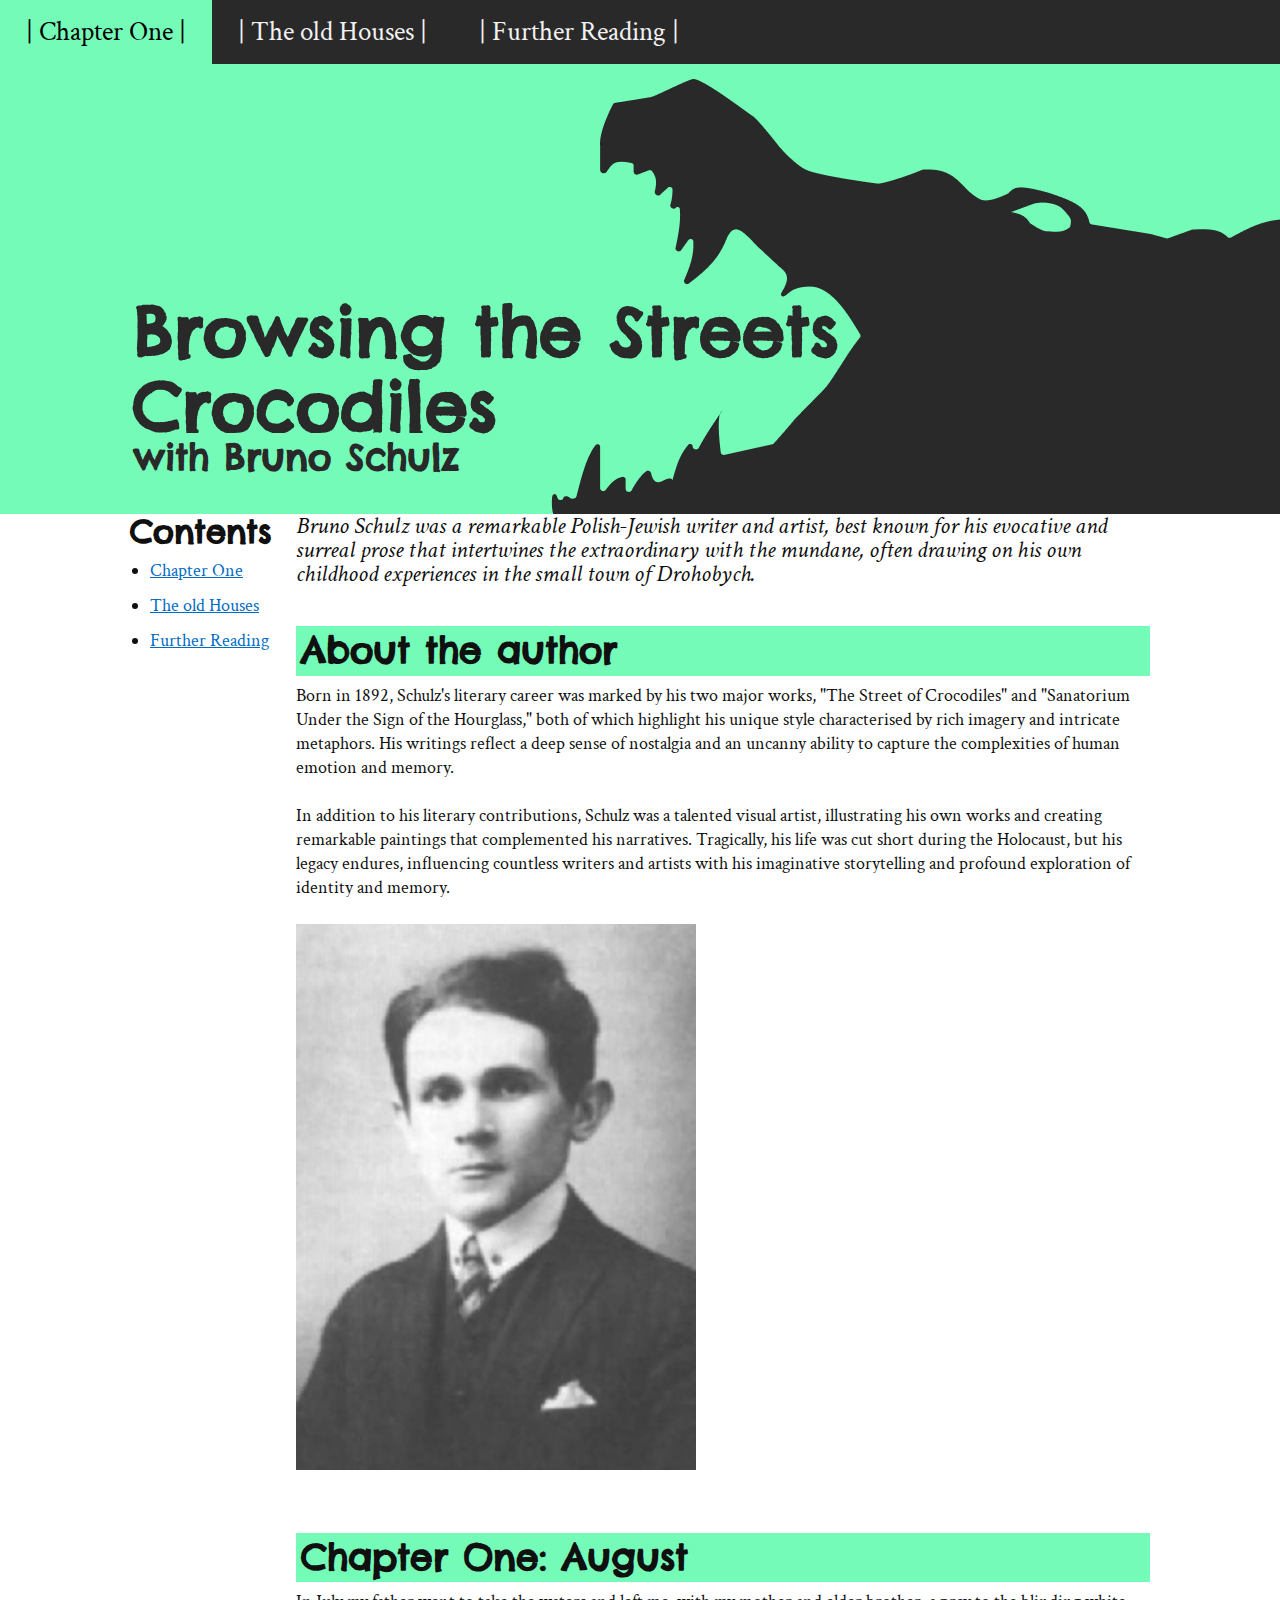
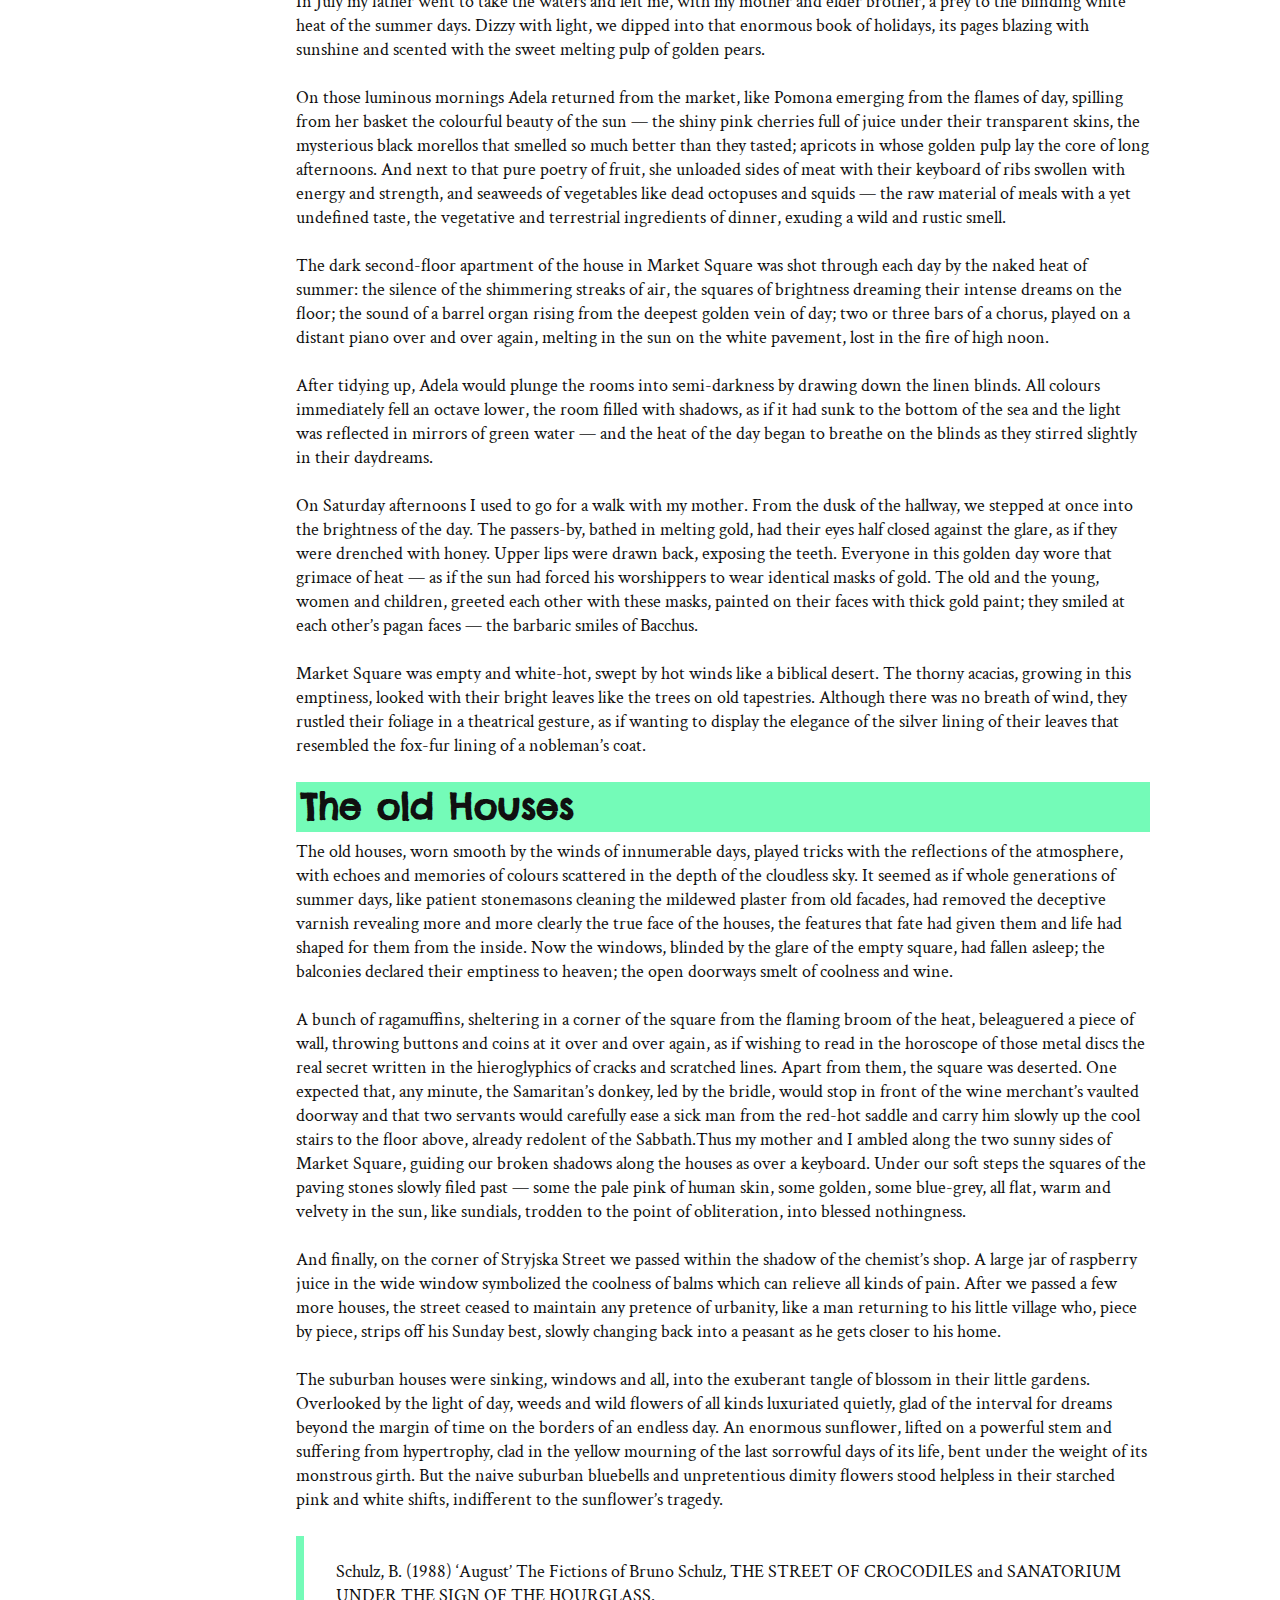
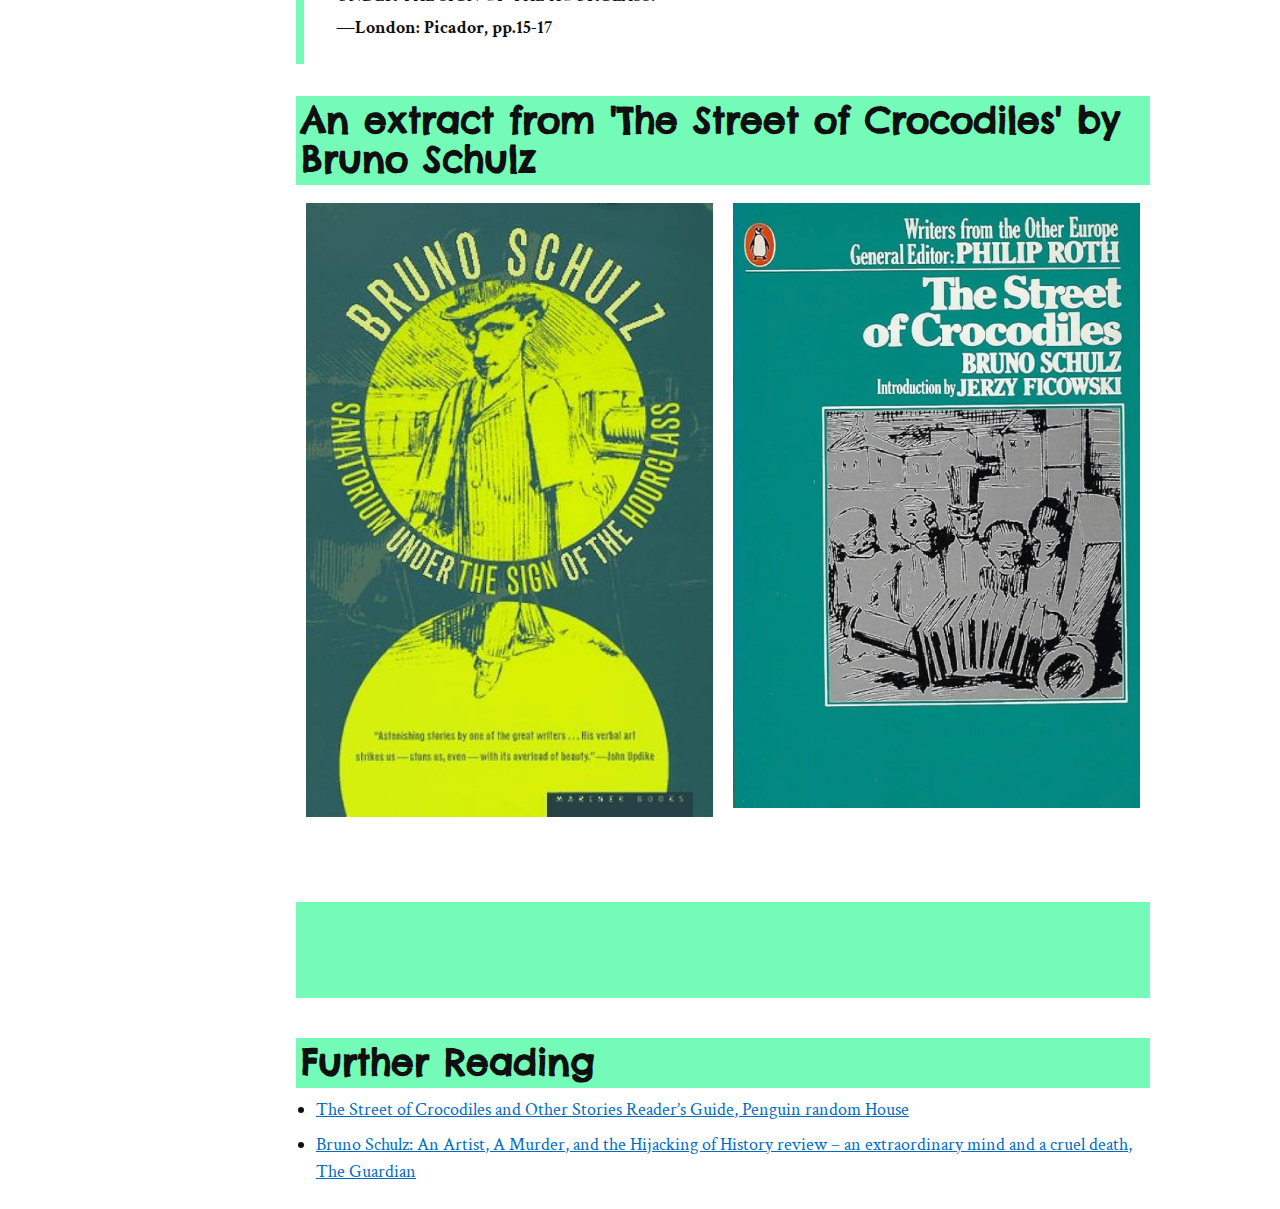
==== index.html @ cfb7cbbb "fixed images" ====
<!DOCTYPE html>
<html lang="en">
<head>
    
    <meta charset="UTF-8">
    <meta name="viewport" content="width=device-width, initial-scale=1.0">
   <meta name="description" content="This page shows an extract from the book, street of crocodiles">
    <title>Browsing the Streets of Crocodiles with Bruno Schulz</title>
    <link href="css/crocodiles.css" rel="stylesheet" type="text/css">


</head>
<body>

    <div class="topnav">
        <a class="active" href="#August">| Chapter One |</a>
        <a href="#Houses">| The old Houses |</a>
        <a href="#Reading">| Further Reading |</a>

      </div>

    <div class="hero-image">
    <div class="hero-text">
      <h1>Browsing the Streets of Crocodiles</h1>
      <h2 id="bschulz">with Bruno Schulz</h2>
    </div>
    </div>



    <div class="container grid">
    <div class="grid-col-third">
    <nav>
    <h3>Contents</h3>
    <ul>
        <li><a href="#August">Chapter One</a></li>
        <li><a href="#Houses">The old Houses</a></li>
        <li><a href="#Reading">Further Reading</a></li>
 </ul>
    </nav>
    </div>
    <div class="grid-col-twothirds">
    <p class="large">
        Bruno Schulz was a remarkable Polish-Jewish writer and artist, best known for his evocative and surreal prose that intertwines the extraordinary with the mundane, often drawing on his own childhood experiences in the small town of Drohobych.</p>
    
        <h2 id="elizabeth">About the author</h2>
    
    <p>Born in 1892, Schulz's literary career was marked by his two major works, "The Street of Crocodiles" and "Sanatorium Under the Sign of the Hourglass," both of which highlight his unique style characterised by rich imagery and intricate metaphors. His writings reflect a deep sense of nostalgia and an uncanny ability to capture the complexities of human emotion and memory.</p>
    <p>In addition to his literary contributions, Schulz was a talented visual artist, illustrating his own works and creating remarkable paintings that complemented his narratives. Tragically, his life was cut short during the Holocaust, but his legacy endures, influencing countless writers and artists with his imaginative storytelling and profound exploration of identity and memory.</p>
    <p><img src="image/bruno_image.jpg"Bruno Schulz></p>


   <h2 id="August">Chapter One: August</h2> 
    
    <p>In July my father went to take the waters and left me, with my mother and elder brother, a prey to the blinding white heat of the summer days. Dizzy with light, we dipped into that enormous book of holidays, its pages blazing with sunshine and scented with the sweet melting pulp of golden pears.</p>
    <p>On those luminous mornings Adela returned from the market, like Pomona emerging from the flames of day, spilling from her basket the colourful beauty of the sun — the shiny pink cherries full of juice under their transparent skins, the mysterious black morellos that smelled so much better than they tasted; apricots in whose golden pulp lay the core of long afternoons. And next to that pure poetry of fruit, she unloaded sides of meat with their keyboard of ribs swollen with energy and strength, and seaweeds of vegetables like dead octopuses and squids — the raw material of meals with a yet undefined taste, the vegetative and terrestrial ingredients of dinner, exuding a wild and rustic smell.</p>
    <p>The dark second-floor apartment of the house in Market Square was shot through each day by the naked heat of summer: the silence of the shimmering streaks of air, the squares of brightness dreaming their intense dreams on the floor; the sound of a barrel organ rising from the deepest golden vein of day; two or three bars of a chorus, played on a distant piano over and over again, melting in the sun on the white pavement, lost in the fire of high noon.</p>
    <p>After tidying up, Adela would plunge the rooms into semi-darkness by drawing down the linen blinds. All colours immediately fell an octave lower, the room filled with shadows, as if it had sunk to the bottom of the sea and the light was reflected in mirrors of green water — and the heat of the day began to breathe on the blinds as they stirred slightly in their daydreams.</p>
    <p>On Saturday afternoons I used to go for a walk with my mother. From the dusk of the hallway, we stepped at once into the brightness of the day. The passers-by, bathed in melting gold, had their eyes half closed against the glare, as if they were drenched with honey. Upper lips were drawn back, exposing the teeth. Everyone in this golden day wore that grimace of heat —  as if the sun had forced his worshippers to wear identical masks of gold. The old and the young, women and children, greeted each other with these masks, painted on their faces with thick gold paint; they smiled at each other’s pagan faces — the barbaric smiles of Bacchus.</p>   
    <p>Market Square was empty and white-hot, swept by hot winds like a biblical desert. The thorny acacias, growing in this emptiness, looked with their bright leaves like the trees on old tapestries. Although there was no breath of wind, they rustled their foliage in a theatrical gesture, as if wanting to display the elegance of the silver lining of their leaves that resembled the fox-fur lining of a nobleman’s coat. </p>

    <h2 id="Houses">The old Houses</h2>

    <p>The old houses, worn smooth by the winds of innumerable days, played tricks with the reflections of the atmosphere, with echoes and memories of colours scattered in the depth of the cloudless sky. It seemed as if whole generations of summer days, like patient stonemasons cleaning the mildewed plaster from old facades, had removed the deceptive varnish revealing more and more clearly the true face of the houses, the features that fate had given them and life had shaped for them from the inside. Now the windows, blinded by the glare of the empty square, had fallen asleep; the balconies declared their emptiness to heaven; the open doorways smelt of coolness and wine.</p>
    <p>A bunch of ragamuffins, sheltering in a corner of the square from the flaming broom of the heat, beleaguered a piece of wall, throwing buttons and coins at it over and over again, as if wishing to read in the horoscope of those metal discs the real secret written in the hieroglyphics of cracks and scratched lines. Apart from them, the square was deserted. One expected that, any minute, the Samaritan’s donkey, led by the bridle, would stop in front of the wine merchant’s vaulted doorway and that two servants would carefully ease a sick man from the red-hot saddle and carry him slowly up the cool stairs to the floor above, already redolent of the Sabbath.Thus my mother and I ambled along the two sunny sides of Market Square, guiding our broken shadows along the houses as over a keyboard. 
        Under our soft steps the squares of the paving stones slowly filed past — some the pale pink of human skin, some golden, some blue-grey, all flat, warm and velvety in the sun, like sundials, trodden to the point of obliteration, into blessed nothingness.</p>
    <p>And finally, on the corner of Stryjska Street we passed within the shadow of the chemist’s shop. A large jar of raspberry juice in the wide window symbolized the coolness of balms which can relieve all kinds of pain. After we passed a few more houses, the street ceased to maintain any pretence of urbanity, like a man returning to his little village who, piece by piece, strips off his Sunday best, slowly changing back into a peasant as he gets closer to his home.</p>
    <p>The suburban houses were sinking, windows and all, into the exuberant tangle of blossom in their little gardens. Overlooked by the light of day, weeds and wild flowers of all kinds luxuriated quietly, glad of the interval for dreams beyond the margin of time on the borders of an endless day. An enormous sunflower, lifted on a powerful stem and suffering from hypertrophy, clad in the yellow mourning of the last sorrowful days of its life, bent under the weight of its monstrous girth. But the naive suburban bluebells and unpretentious dimity flowers stood helpless in their starched pink and white shifts, indifferent to the sunflower’s tragedy.</p>
    
        <figure class="quote">
    <blockquote>
    <p>Schulz, B. (1988) ‘August’ The Fictions of Bruno Schulz, THE STREET OF CROCODILES and SANATORIUM UNDER THE SIGN OF THE HOURGLASS.</p>
    </blockquote>
   <figcaption><p>—London: Picador, pp.15-17</p>
    </figcaption>
</figure>
    
    <main>
    <h2 id="reading">An extract from 'The Street of Crocodiles' by Bruno Schulz</h2>


    <div class="row">
        <div class="column">
          <img src="image/book1.jpg" alt="book 1" style="width:100%" style="left: auto;">
        </div>
        <div class="column">
          <img src="image/book2.png" alt="book 2" style="width:100%" style="right: auto;">
        </div>
      </div>
        
</main>
<div class="colour-block"></div>
<p>
    <h2 id="Reading">Further Reading</h2>
<ul>
<li><a href="https://www.penguinrandomhouse.com/books/293938/the-street-of-crocodiles-and-other-stories-by-bruno-schulz-foreword-by-jonathan-safran-foer-introduction-by-david-a-goldfarb-translated-by-celina-wieniewska/9780143105145/readers-guide/">The Street of Crocodiles and Other Stories Reader’s Guide, Penguin random House</a></li>

<li><a href="https://www.theguardian.com/books/2023/may/14/bruno-schulz-an-artist-a-murder-and-the-hijacking-of-history-benjamin-balint-review-extraordinary-mind-cruel-death">Bruno Schulz: An Artist, A Murder, and the Hijacking of History review – an extraordinary mind and a cruel death, The Guardian</a></li>
</div>



</body>
</html>
---- css/crocodiles.css ----
/* Font chosen from google fonts */
@import url('https://fonts.googleapis.com/css2?family=Josefin+Sans:ital,wght@0,100..700;1,100..700&display=swap');
@import url('https://fonts.googleapis.com/css2?family=Chelsea+Market&display=swap');
@import url('https://fonts.googleapis.com/css2?family=Chelsea+Market&family=Crimson+Text:ital,wght@0,400;0,600;0,700;1,400;1,600;1,700&display=swap');

/* css reset */
*{
    padding: 0;
    margin: 0;
    font-size: 100%;
    line-height: 1em;
}







body, html {
    height: 100%;
}

/* The hero image */
.hero-image {
  /* Use "linear-gradient" to add a darken background effect to the image (photographer.jpg). This will make the text easier to read */
  background-image: url(../image/crocodilenotext.png);
  background-color: #74FBB8;
  


  /* Set a specific height */
  height: 50%;

  /* Position and center the image to scale nicely on all screens */
  background-position: right;
  background-repeat: no-repeat;
  background-size: cover;
  position: relative;
}

/* Place text in the middle of the image */
.hero-text {
  text-align: left;
  position: absolute;
  top: 50%;
  left: 10%;
  color: #292929;
}

  

/* Add a black background color to the top navigation */
.topnav {
    background-color: #292929;
    overflow: hidden;
  }
  
  /* Style the links inside the navigation bar */
  .topnav a {
    float: left;
    color: #f2f2f2;
    text-align: center;
    padding: 24px 26px;
    text-decoration: none;
    font-size: 27px;
    font-family: "Crimson Text", Georgia, 'Times New Roman', Times, serif;
  }
  
  /* Change the color of links on hover */
  .topnav a:hover {
    background-color: #74FBB8;
    color: black;
  }
  







/*css grids*/
.grid{
    display: flex;
    gap: 24px;
    flex-direction: row;
}
/* CSS grids column widths*/
.grid-col-third{
    flex-basis: 33.33%;
}
.grid-col-twothirds{
    flex-basis: 66.66;
}



/* default styles for whole page */
body {
    color:#101010;
    border-color:#101010;
    background-color: #ffffff;
}

/* content container to centre content */
.container {
    max-width: 1020px;
    margin: 0 auto 0 auto;
}

/* Default styling for headings */
h1,h2,h3,h4,h5,h6 {
    font-family: "Chelsea Market", Georgia, 'Times New Roman', Times, serif;
    Line-height: 1.1;
    font-weight: 700;
}

/*specific styles*/
h1 {
    font-size: 4.25rem;
    margin-bottom: 2rem;
    font-weight: 900;
    padding: 5px;
}

h2 {
    font-size: 2.25rem;
    margin-bottom: 0.5rem;
    padding: 5px;
    background-color: #74FBB8 
}

h3 {
    font-size: 2rem;
    margin-bottom: 0.5rem;
}

h4 {
    font-size: 1.75rem;
    margin-bottom: 0.5rem;
}

/*Paragraphs*/
p{
    font-family: "Crimson Text", Arial, Helvetica, sans-serif;
    font-weight: 400;
    line-height: 1.5rem;
    font-size: 1.125rem;
    margin-bottom: 1.5rem;
    font-style: normal;
}

#bschulz {
    text-align: left;
    position: absolute;
    top: 75%;
    left: 0%;
    color: #292929;
  }



/*large Paragraphs*/
p.large {
    font-family: "Crimson Text", Georgia, 'Times New Roman', Times, serif;
    font-weight: 400;
    line-height: 1.5rem;
    font-size: 1.5rem;
    margin-bottom: 2.5rem;
    font-style: italic;
}

/*lists*/
ul {
    list-style: disc outside;
    margin-bottom: 1.5rem;
    margin-left: 1.25rem;
    }
    ul li {
    font-family: "Crimson Text", Arial, Helvetica, sans-serif;
    font-weight: 400;
    line-height: 1.5;
    font-size: 1.125rem;
    margin-bottom: .5rem;
    }

    /* hyperlinks */
a {
    font-family:inherit;
    font-size:inherit;
    line-height: inherit;
    color: #006bc3;
    }
    /*Hyperlinks - states*/
    a:hover {
        color:#00447B;
        }

        /* images*/
img {
    max-width: 510px;
    width: 400px;
    height:auto;
    border-style: none ;
    margin-bottom: 2rem;
    }
/* Three image containers (use 25% for four, and 50% for two, etc) */
.column {
    float: left;
    width: 33.33%;
    padding: 5px;
  }
  
  /* Clear floats after image containers */
  .row::after {
    content: "";
    clear: both;
    display: table;
  }

  .row {
    display: flex;
  }
  
  .column {
    flex: 33.33%;
    padding: 10px;
  }

    
    /*blockquote*/
figure.quote {
border-left: 8px solid #74FBB8;
padding:1.5rem 0 1.5rem 2rem;
margin-bottom: 2rem;
}

figure.quote p{
    margin-bottom:0;
    }
    figure.quote blockquote {
    margin-bottom:.5rem;
    }
    figure.quote figcaption p{
    font-weight:700;
    }

    footer {
        padding: 1.5rem 0 1.5rem 0;
        margin-top:2rem;
        border-top:1px solid #101010;
        }

        header{
            border-bottom:2px solid #101010;
            padding:1.5rem 0;
            }
            header p.logo{
            font-weight: 700;
            margin-bottom:0;
            font-size:1.75rem;
            line-height: 1.1;
            }

            .colour-block{
                padding:3rem 0 3rem 0;
                background-color:#74FBB8;
                margin-bottom:2.5rem;
                }
    
                main{
                    margin-bottom: 2.5rem;
                    }

/* media queries */
@media only screen and (max-width:1068px) {
    .container {
    margin: 0 24px 0 24px;
    }
    }
    @media only screen and (max-width: 768px) {
        .grid { flex-direction: column;
        }
    }
    @media only screen and (max-width: 600px) {
    .container {
    margin: 0 16px 0 16px;
    }
    h1{
        font-size: 2.25rem;
        margin-bottom: 1rem;
        }
        h2{
        font-size: 1.875rem; 
        }
        h3{
        font-size: 1.5rem;
        }
        h4{
        font-size: 1.25rem;
        }
        p.large {
            font-size: 1.25rem;
            margin-bottom: 2rem;
            }
            p{
            font-size: 1rem;
            margin-bottom: 1rem;
            }
        
        
        ul {
            margin-bottom: 1rem;
            }
            ul li {
            font-size: 1rem;
            margin-bottom: .5rem;
            } 
            
            header p.logo{
                font-size:1.25rem;
                }
                .colour-block{
                padding:2rem 0;
                margin-bottom:2rem;
                }
}
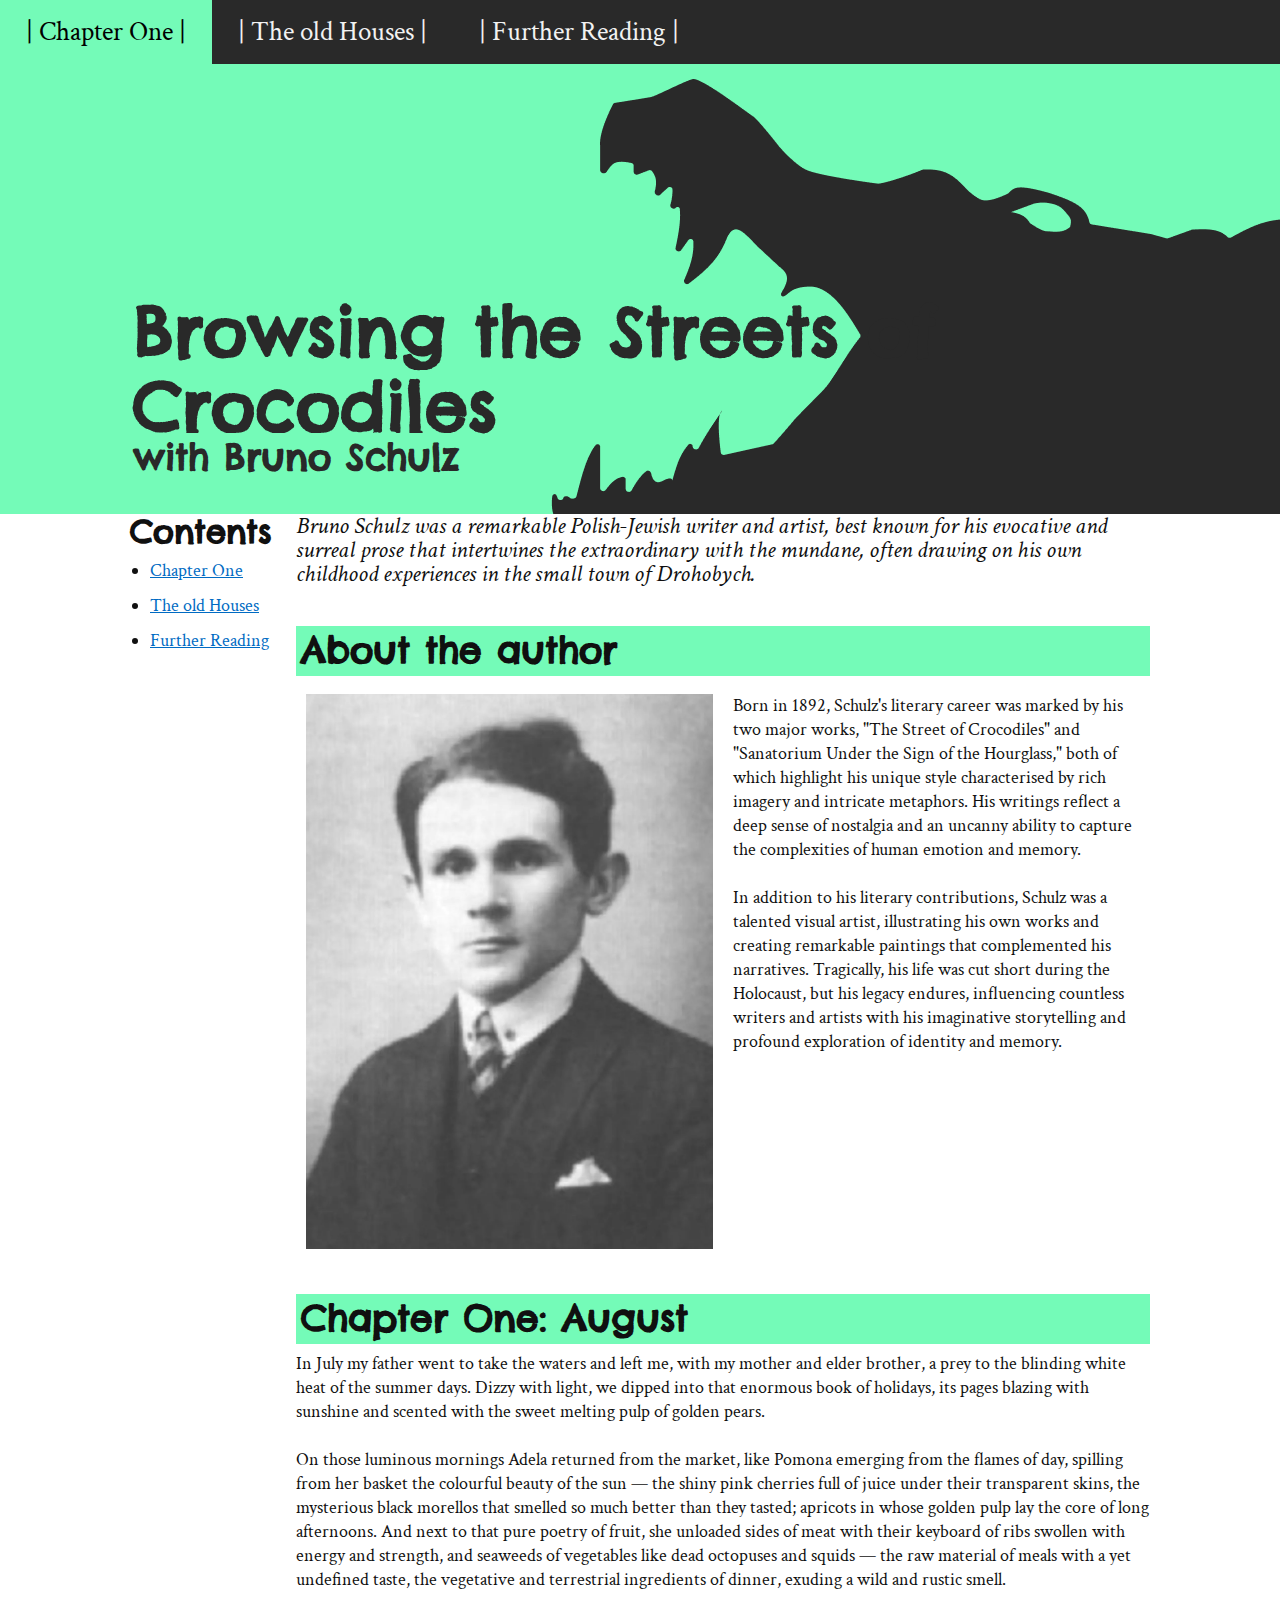
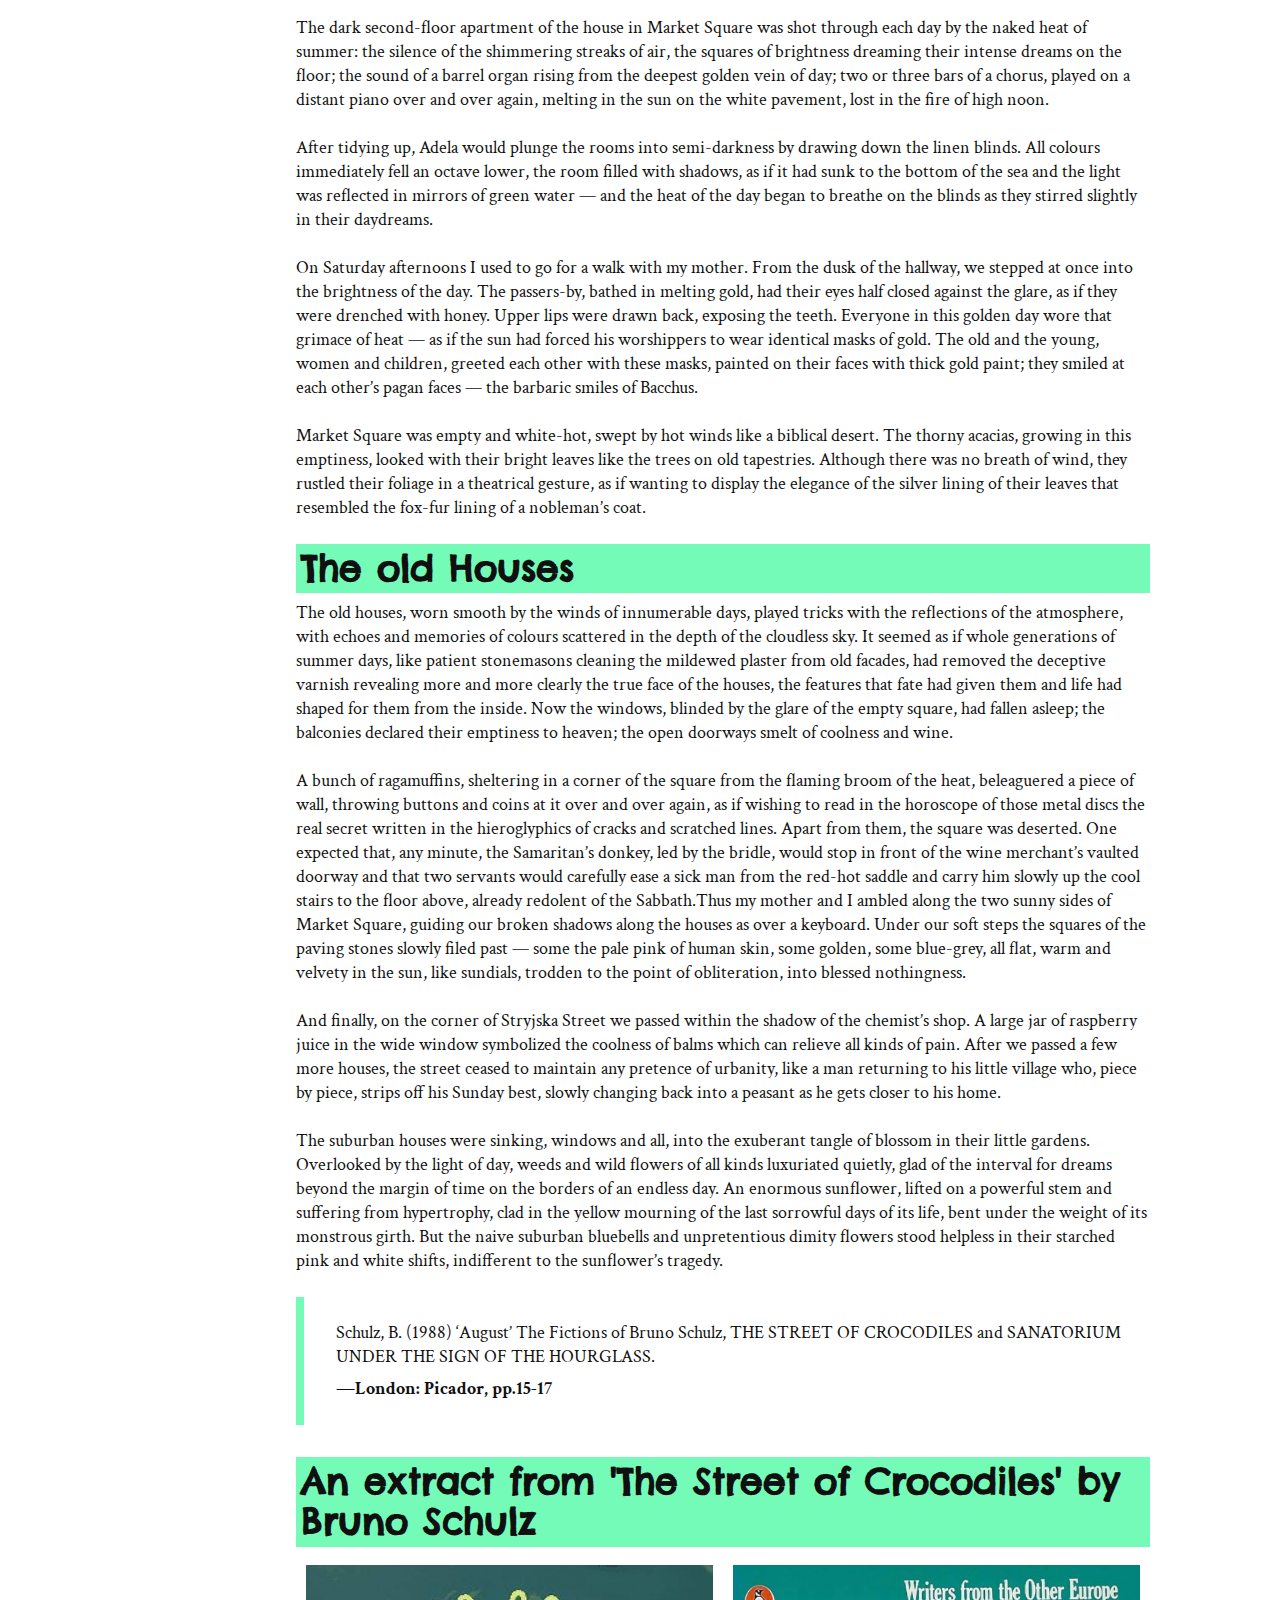
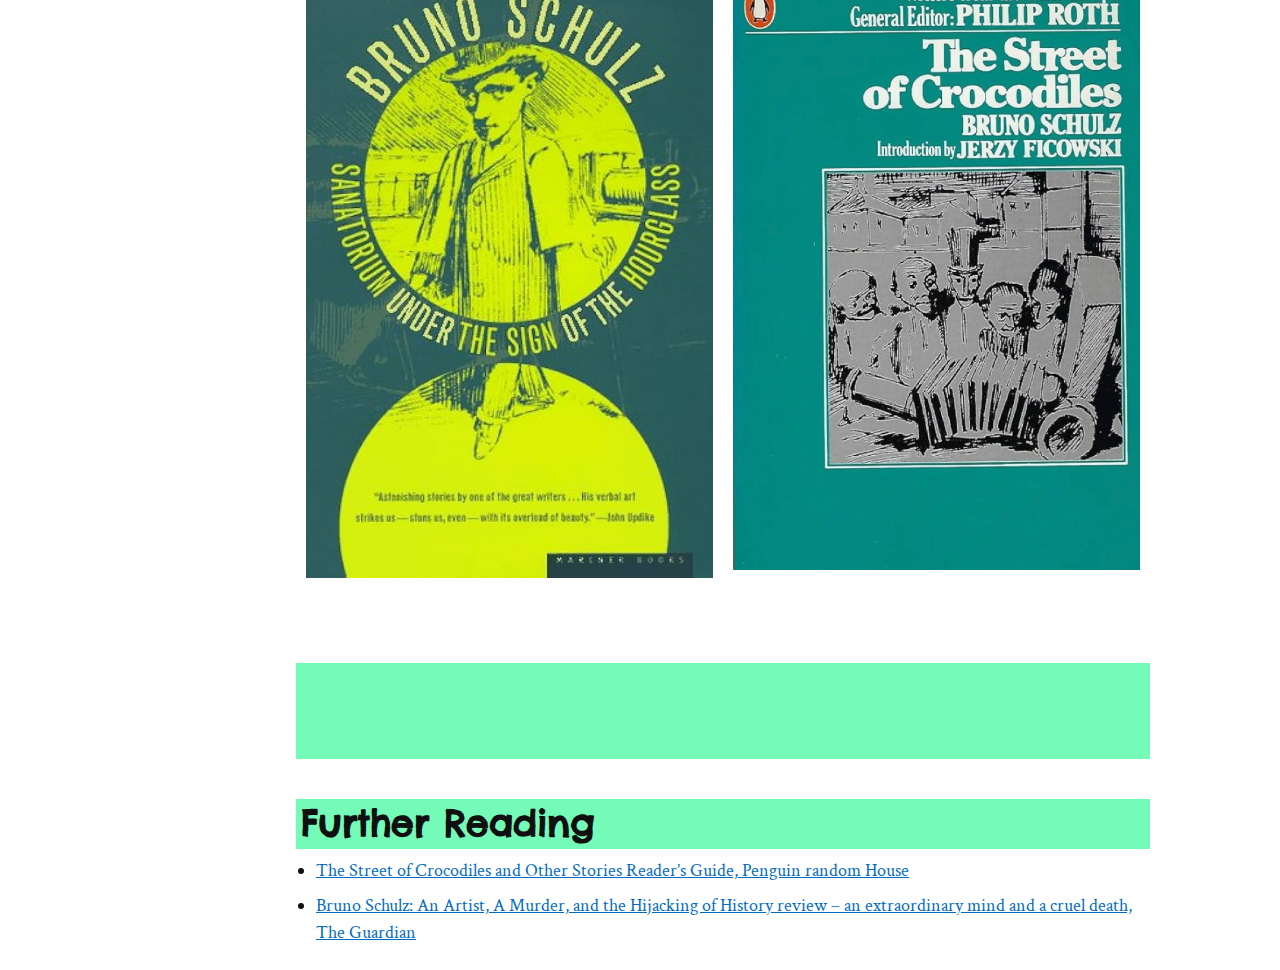
==== commit ded7d119: "added the image" ====
--- a/index.html
+++ b/index.html
@@ -44,10 +44,17 @@
         Bruno Schulz was a remarkable Polish-Jewish writer and artist, best known for his evocative and surreal prose that intertwines the extraordinary with the mundane, often drawing on his own childhood experiences in the small town of Drohobych.</p>
     
         <h2 id="elizabeth">About the author</h2>
-    
-    <p>Born in 1892, Schulz's literary career was marked by his two major works, "The Street of Crocodiles" and "Sanatorium Under the Sign of the Hourglass," both of which highlight his unique style characterised by rich imagery and intricate metaphors. His writings reflect a deep sense of nostalgia and an uncanny ability to capture the complexities of human emotion and memory.</p>
-    <p>In addition to his literary contributions, Schulz was a talented visual artist, illustrating his own works and creating remarkable paintings that complemented his narratives. Tragically, his life was cut short during the Holocaust, but his legacy endures, influencing countless writers and artists with his imaginative storytelling and profound exploration of identity and memory.</p>
-    <p><img src="image/bruno_image.jpg"Bruno Schulz></p>
+       
+       
+        <div class="row">
+            <div class="column">
+                <img src="image/bruno_image.jpg" alt="Bruno Schulz" style="width:100%" style="left: auto;">
+            </div>
+            <div class="column">
+                <p>Born in 1892, Schulz's literary career was marked by his two major works, "The Street of Crocodiles" and "Sanatorium Under the Sign of the Hourglass," both of which highlight his unique style characterised by rich imagery and intricate metaphors. His writings reflect a deep sense of nostalgia and an uncanny ability to capture the complexities of human emotion and memory.</p>
+                <p>In addition to his literary contributions, Schulz was a talented visual artist, illustrating his own works and creating remarkable paintings that complemented his narratives. Tragically, his life was cut short during the Holocaust, but his legacy endures, influencing countless writers and artists with his imaginative storytelling and profound exploration of identity and memory.</p>
+            </div>
+          </div>
 
 
    <h2 id="August">Chapter One: August</h2> 
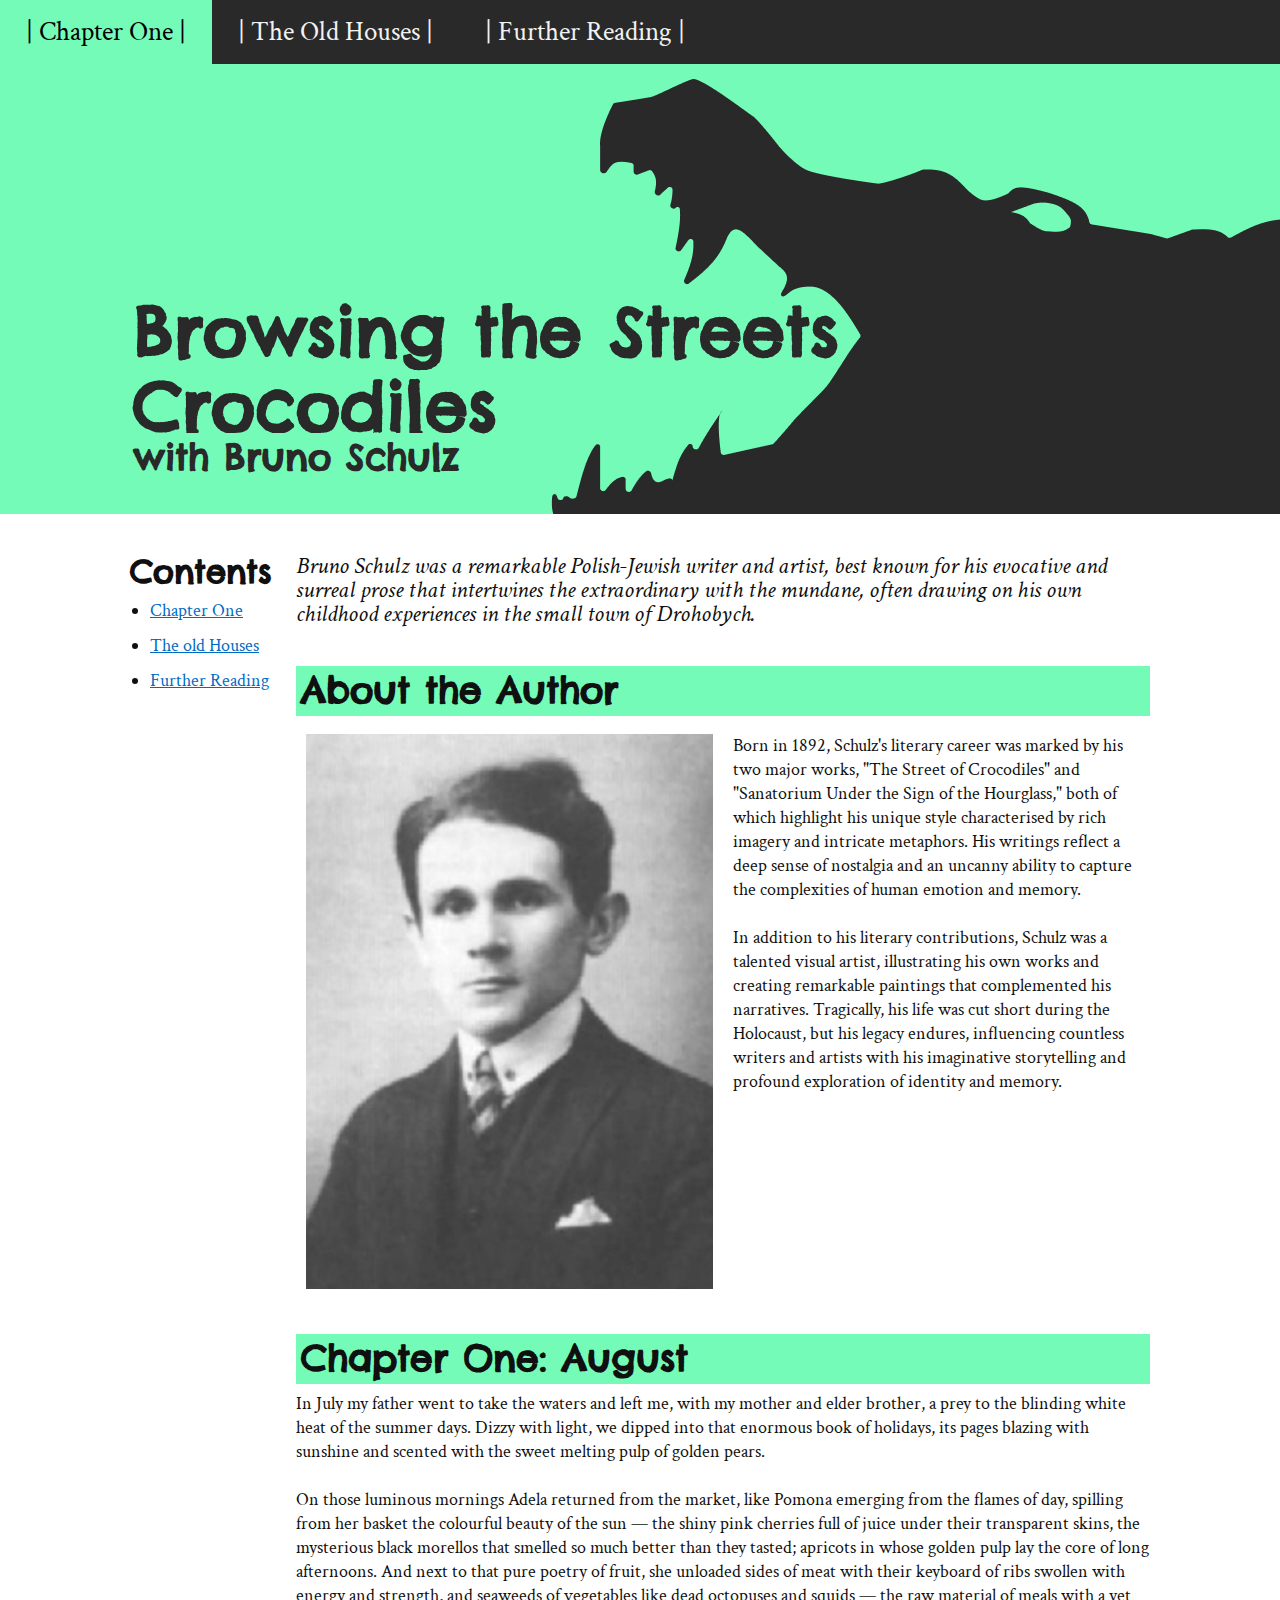
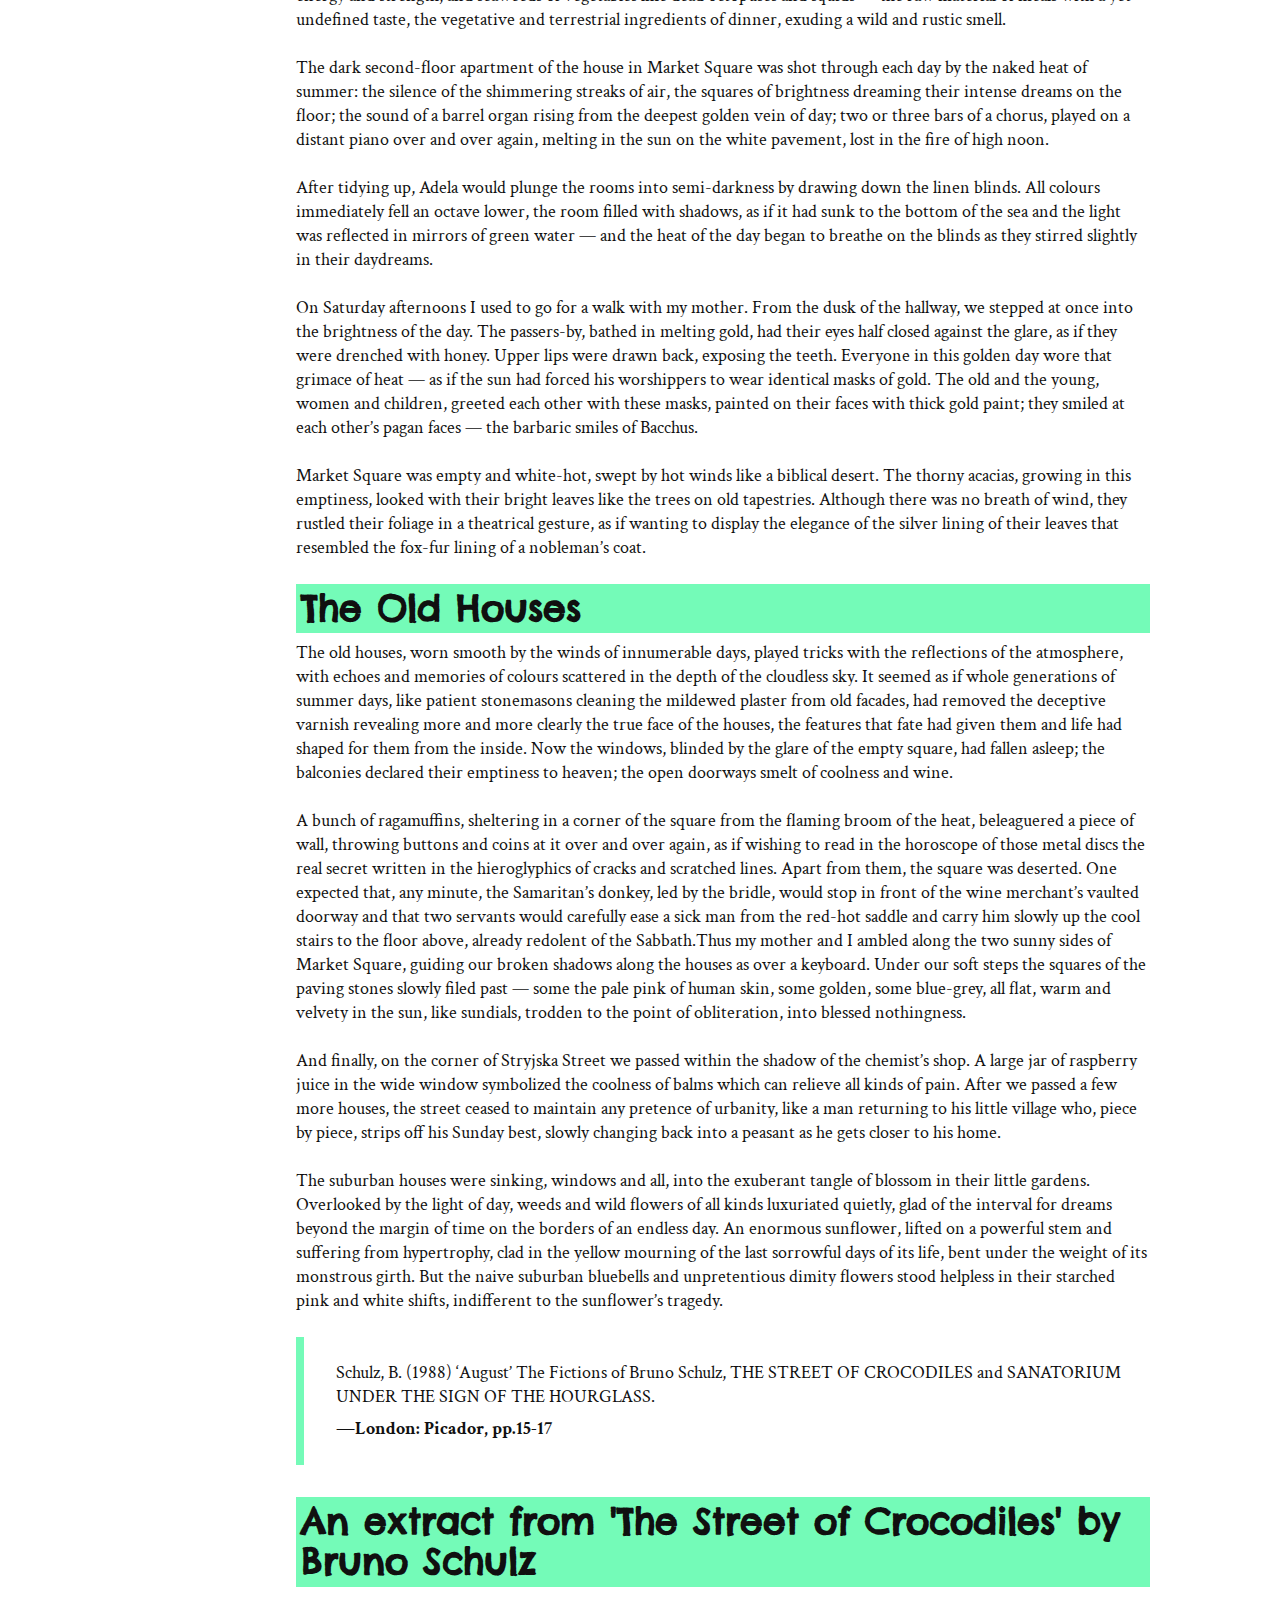
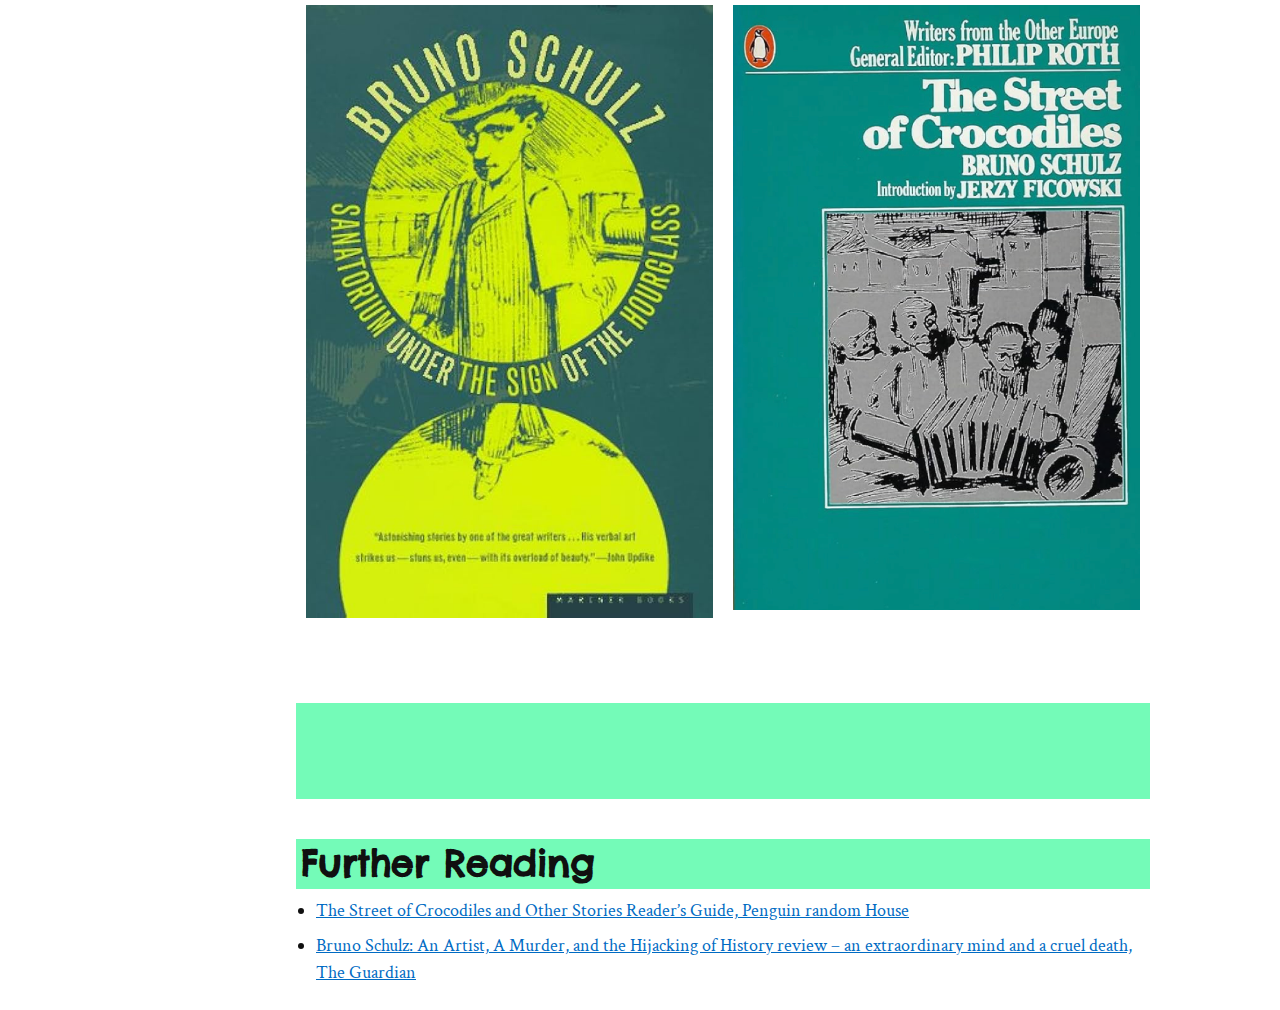
==== commit 96caa738: "changing caps" ====
--- a/index.html
+++ b/index.html
@@ -14,7 +14,7 @@
 
     <div class="topnav">
         <a class="active" href="#August">| Chapter One |</a>
-        <a href="#Houses">| The old Houses |</a>
+        <a href="#Houses">| The Old Houses |</a>
         <a href="#Reading">| Further Reading |</a>
 
       </div>
@@ -43,7 +43,7 @@
     <p class="large">
         Bruno Schulz was a remarkable Polish-Jewish writer and artist, best known for his evocative and surreal prose that intertwines the extraordinary with the mundane, often drawing on his own childhood experiences in the small town of Drohobych.</p>
     
-        <h2 id="elizabeth">About the author</h2>
+        <h2 id="elizabeth">About the Author</h2>
        
        
         <div class="row">
@@ -66,7 +66,7 @@
     <p>On Saturday afternoons I used to go for a walk with my mother. From the dusk of the hallway, we stepped at once into the brightness of the day. The passers-by, bathed in melting gold, had their eyes half closed against the glare, as if they were drenched with honey. Upper lips were drawn back, exposing the teeth. Everyone in this golden day wore that grimace of heat —  as if the sun had forced his worshippers to wear identical masks of gold. The old and the young, women and children, greeted each other with these masks, painted on their faces with thick gold paint; they smiled at each other’s pagan faces — the barbaric smiles of Bacchus.</p>   
     <p>Market Square was empty and white-hot, swept by hot winds like a biblical desert. The thorny acacias, growing in this emptiness, looked with their bright leaves like the trees on old tapestries. Although there was no breath of wind, they rustled their foliage in a theatrical gesture, as if wanting to display the elegance of the silver lining of their leaves that resembled the fox-fur lining of a nobleman’s coat. </p>
 
-    <h2 id="Houses">The old Houses</h2>
+    <h2 id="Houses">The Old Houses</h2>
 
     <p>The old houses, worn smooth by the winds of innumerable days, played tricks with the reflections of the atmosphere, with echoes and memories of colours scattered in the depth of the cloudless sky. It seemed as if whole generations of summer days, like patient stonemasons cleaning the mildewed plaster from old facades, had removed the deceptive varnish revealing more and more clearly the true face of the houses, the features that fate had given them and life had shaped for them from the inside. Now the windows, blinded by the glare of the empty square, had fallen asleep; the balconies declared their emptiness to heaven; the open doorways smelt of coolness and wine.</p>
     <p>A bunch of ragamuffins, sheltering in a corner of the square from the flaming broom of the heat, beleaguered a piece of wall, throwing buttons and coins at it over and over again, as if wishing to read in the horoscope of those metal discs the real secret written in the hieroglyphics of cracks and scratched lines. Apart from them, the square was deserted. One expected that, any minute, the Samaritan’s donkey, led by the bridle, would stop in front of the wine merchant’s vaulted doorway and that two servants would carefully ease a sick man from the red-hot saddle and carry him slowly up the cool stairs to the floor above, already redolent of the Sabbath.Thus my mother and I ambled along the two sunny sides of Market Square, guiding our broken shadows along the houses as over a keyboard. 
--- a/css/crocodiles.css
+++ b/css/crocodiles.css
@@ -89,6 +89,7 @@
 /* CSS grids column widths*/
 .grid-col-third{
     flex-basis: 33.33%;
+    margin-top: 2.5rem;
 }
 .grid-col-twothirds{
     flex-basis: 66.66;
@@ -167,6 +168,7 @@
     font-weight: 400;
     line-height: 1.5rem;
     font-size: 1.5rem;
+    margin-top: 2.5rem;
     margin-bottom: 2.5rem;
     font-style: italic;
 }
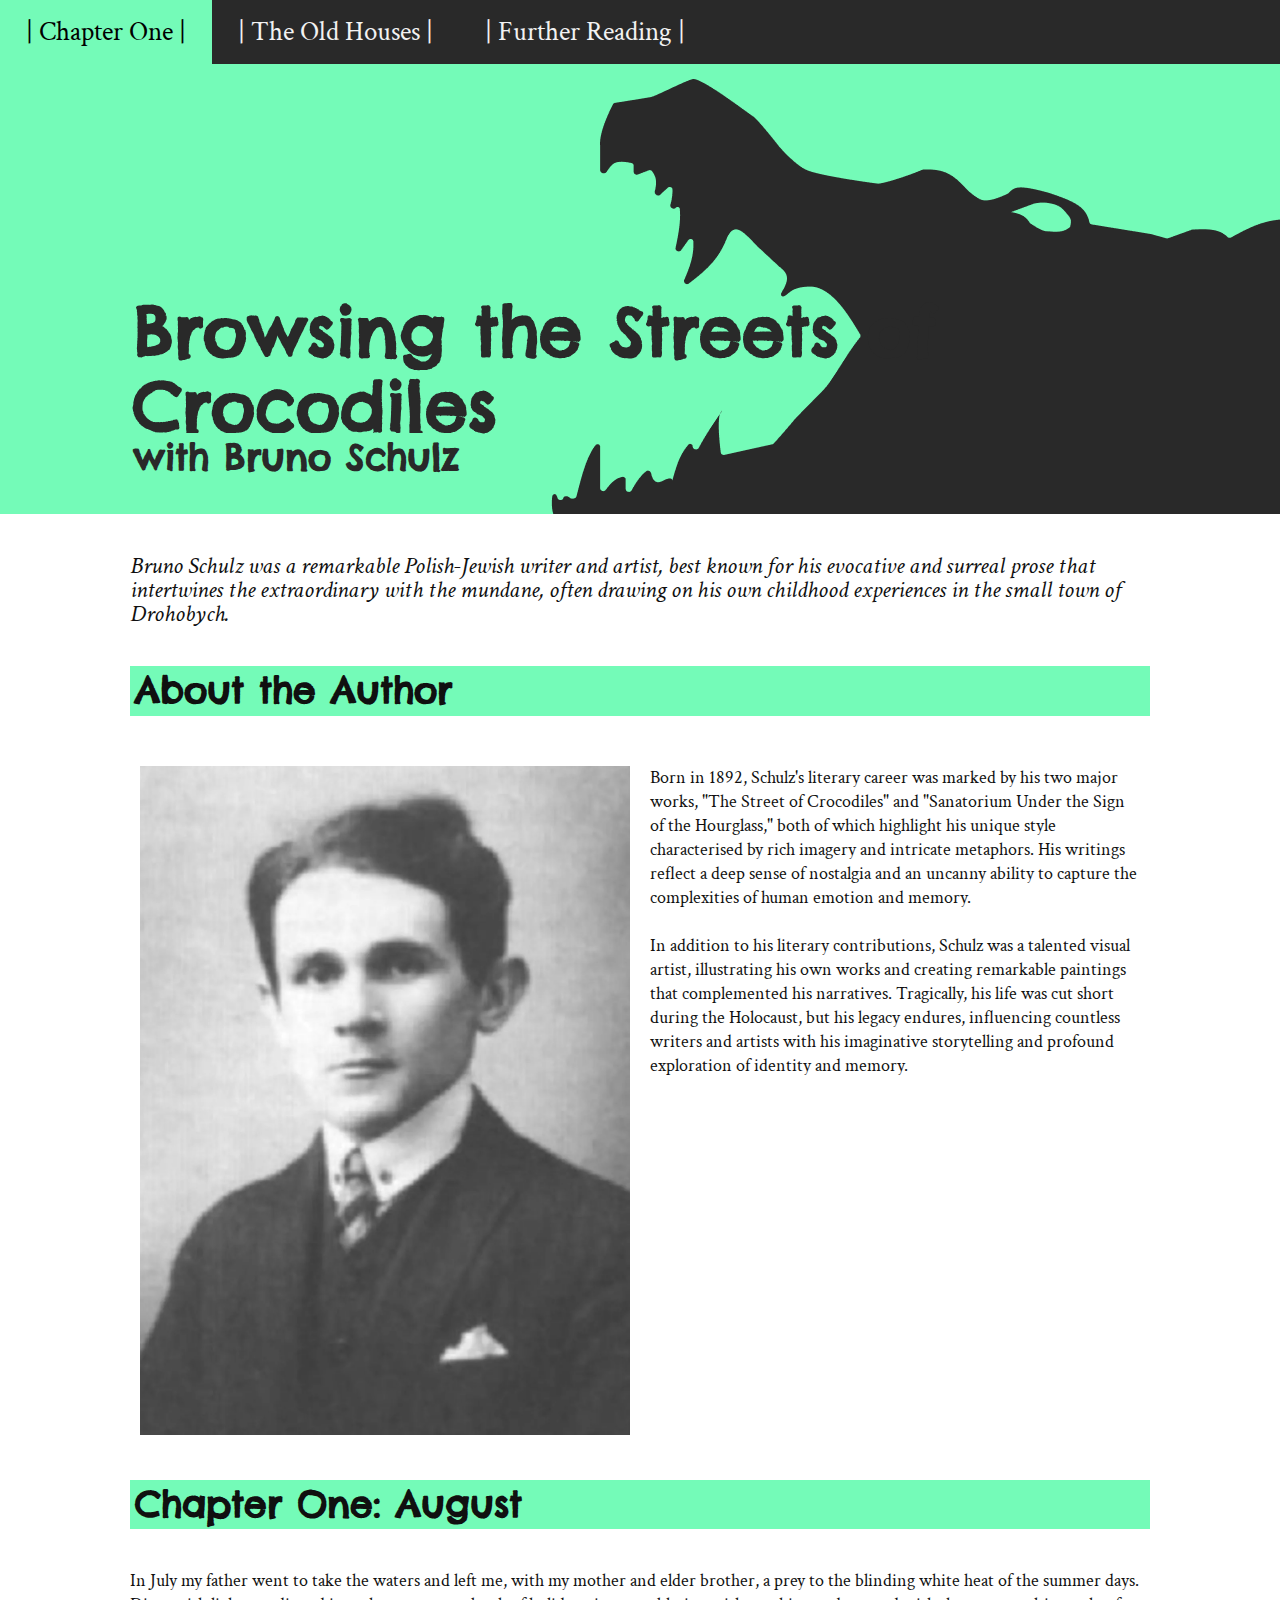
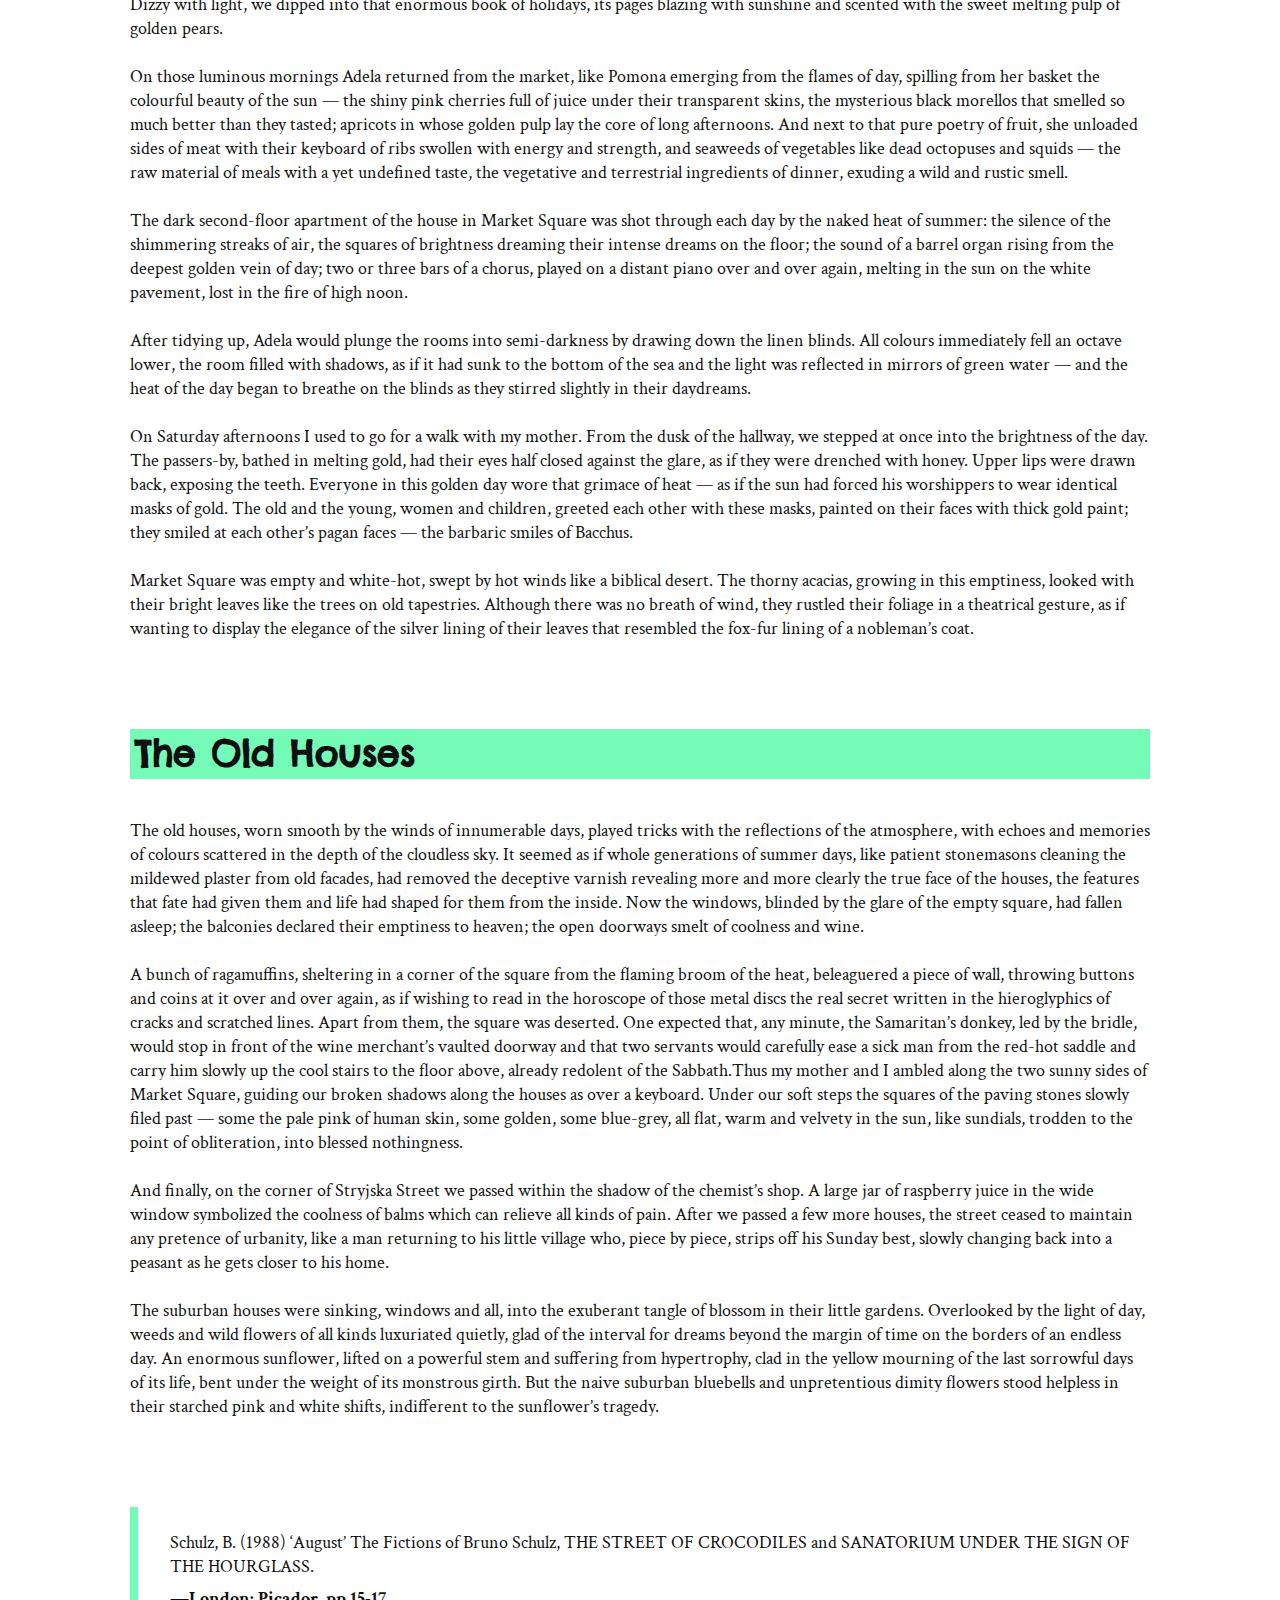
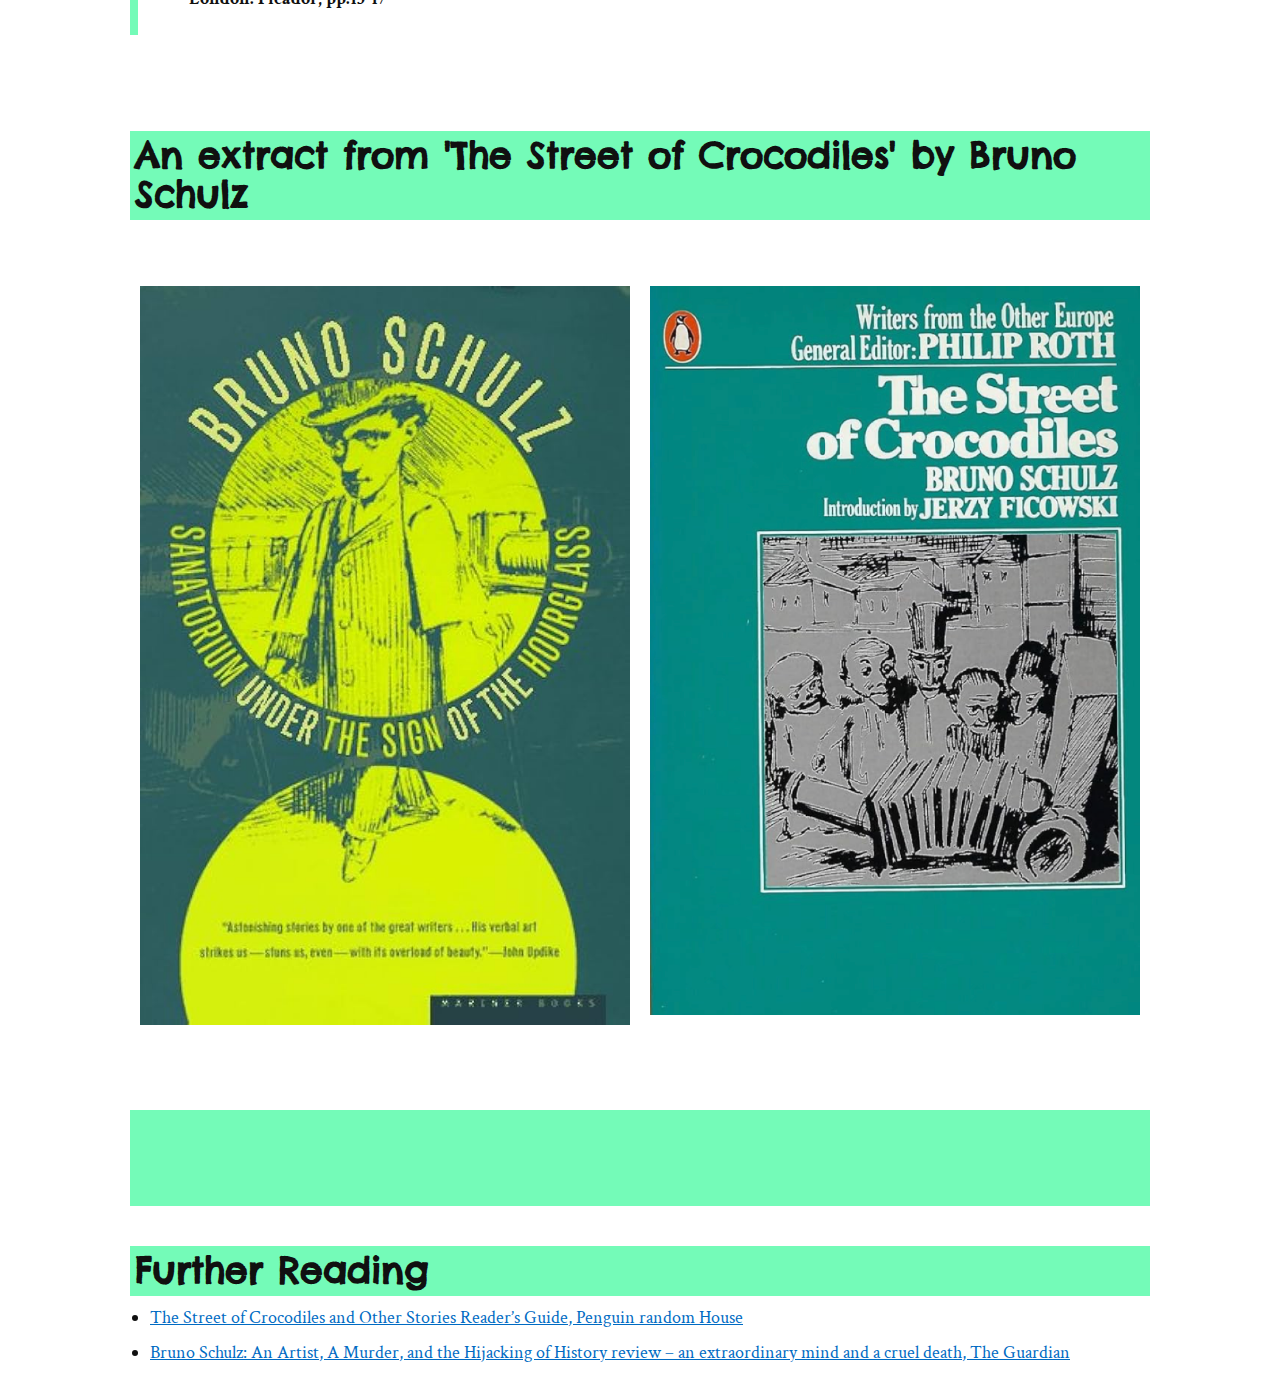
==== commit b2ad6bf4: "making the webpage visually pleasing" ====
--- a/index.html
+++ b/index.html
@@ -1,111 +1,168 @@
 <!DOCTYPE html>
 <html lang="en">
+
 <head>
-    
-    <meta charset="UTF-8">
-    <meta name="viewport" content="width=device-width, initial-scale=1.0">
-   <meta name="description" content="This page shows an extract from the book, street of crocodiles">
-    <title>Browsing the Streets of Crocodiles with Bruno Schulz</title>
-    <link href="css/crocodiles.css" rel="stylesheet" type="text/css">
+
+  <meta charset="UTF-8">
+  <meta name="viewport" content="width=device-width, initial-scale=1.0">
+  <meta name="description" content="This page shows an extract from the book, street of crocodiles">
+  <title>Browsing the Streets of Crocodiles with Bruno Schulz</title>
+  <link href="css/crocodiles.css" rel="stylesheet" type="text/css">
 
 
 </head>
+
 <body>
 
-    <div class="topnav">
-        <a class="active" href="#August">| Chapter One |</a>
-        <a href="#Houses">| The Old Houses |</a>
-        <a href="#Reading">| Further Reading |</a>
+  <div class="topnav">
+    <a class="active" href="#August">| Chapter One |</a>
+    <a href="#Houses">| The Old Houses |</a>
+    <a href="#Reading">| Further Reading |</a>
 
-      </div>
+  </div>
 
-    <div class="hero-image">
+  <div class="hero-image">
     <div class="hero-text">
       <h1>Browsing the Streets of Crocodiles</h1>
       <h2 id="bschulz">with Bruno Schulz</h2>
     </div>
+  </div>
+
+
+
+  <div class="container grid">
+    <div class="grid-col-twothirds">
+      <p class="large">
+        Bruno Schulz was a remarkable Polish-Jewish writer and artist, best known for his evocative and surreal prose
+        that intertwines the extraordinary with the mundane, often drawing on his own childhood experiences in the small
+        town of Drohobych.</p>
+
+      <h2 id="elizabeth">About the Author</h2>
+      <br><br>
+
+      <div class="row">
+        <div class="column">
+          <img src="image/bruno_image.jpg" alt="Bruno Schulz" style="width:100%" style="left: auto;">
+        </div>
+        <div class="column">
+          <p>Born in 1892, Schulz's literary career was marked by his two major works, "The Street of Crocodiles" and
+            "Sanatorium Under the Sign of the Hourglass," both of which highlight his unique style characterised by rich
+            imagery and intricate metaphors. His writings reflect a deep sense of nostalgia and an uncanny ability to
+            capture the complexities of human emotion and memory.</p>
+          <p>In addition to his literary contributions, Schulz was a talented visual artist, illustrating his own works
+            and creating remarkable paintings that complemented his narratives. Tragically, his life was cut short
+            during the Holocaust, but his legacy endures, influencing countless writers and artists with his imaginative
+            storytelling and profound exploration of identity and memory.</p>
+        </div>
+      </div>
+
+
+      <h2 id="August">Chapter One: August</h2>
+      <br><br>
+      <p>In July my father went to take the waters and left me, with my mother and elder brother, a prey to the blinding
+        white heat of the summer days. Dizzy with light, we dipped into that enormous book of holidays, its pages
+        blazing with sunshine and scented with the sweet melting pulp of golden pears.</p>
+      <p>On those luminous mornings Adela returned from the market, like Pomona emerging from the flames of day,
+        spilling from her basket the colourful beauty of the sun — the shiny pink cherries full of juice under their
+        transparent skins, the mysterious black morellos that smelled so much better than they tasted; apricots in whose
+        golden pulp lay the core of long afternoons. And next to that pure poetry of fruit, she unloaded sides of meat
+        with their keyboard of ribs swollen with energy and strength, and seaweeds of vegetables like dead octopuses and
+        squids — the raw material of meals with a yet undefined taste, the vegetative and terrestrial ingredients of
+        dinner, exuding a wild and rustic smell.</p>
+      <p>The dark second-floor apartment of the house in Market Square was shot through each day by the naked heat of
+        summer: the silence of the shimmering streaks of air, the squares of brightness dreaming their intense dreams on
+        the floor; the sound of a barrel organ rising from the deepest golden vein of day; two or three bars of a
+        chorus, played on a distant piano over and over again, melting in the sun on the white pavement, lost in the
+        fire of high noon.</p>
+      <p>After tidying up, Adela would plunge the rooms into semi-darkness by drawing down the linen blinds. All colours
+        immediately fell an octave lower, the room filled with shadows, as if it had sunk to the bottom of the sea and
+        the light was reflected in mirrors of green water — and the heat of the day began to breathe on the blinds as
+        they stirred slightly in their daydreams.</p>
+      <p>On Saturday afternoons I used to go for a walk with my mother. From the dusk of the hallway, we stepped at once
+        into the brightness of the day. The passers-by, bathed in melting gold, had their eyes half closed against the
+        glare, as if they were drenched with honey. Upper lips were drawn back, exposing the teeth. Everyone in this
+        golden day wore that grimace of heat — as if the sun had forced his worshippers to wear identical masks of gold.
+        The old and the young, women and children, greeted each other with these masks, painted on their faces with
+        thick gold paint; they smiled at each other’s pagan faces — the barbaric smiles of Bacchus.</p>
+      <p>Market Square was empty and white-hot, swept by hot winds like a biblical desert. The thorny acacias, growing
+        in this emptiness, looked with their bright leaves like the trees on old tapestries. Although there was no
+        breath of wind, they rustled their foliage in a theatrical gesture, as if wanting to display the elegance of the
+        silver lining of their leaves that resembled the fox-fur lining of a nobleman’s coat. </p>
+
+      <br><br><br><br>
+      <h2 id="Houses">The Old Houses</h2>
+      <br><br>
+      <p>The old houses, worn smooth by the winds of innumerable days, played tricks with the reflections of the
+        atmosphere, with echoes and memories of colours scattered in the depth of the cloudless sky. It seemed as if
+        whole generations of summer days, like patient stonemasons cleaning the mildewed plaster from old facades, had
+        removed the deceptive varnish revealing more and more clearly the true face of the houses, the features that
+        fate had given them and life had shaped for them from the inside. Now the windows, blinded by the glare of the
+        empty square, had fallen asleep; the balconies declared their emptiness to heaven; the open doorways smelt of
+        coolness and wine.</p>
+      <p>A bunch of ragamuffins, sheltering in a corner of the square from the flaming broom of the heat, beleaguered a
+        piece of wall, throwing buttons and coins at it over and over again, as if wishing to read in the horoscope of
+        those metal discs the real secret written in the hieroglyphics of cracks and scratched lines. Apart from them,
+        the square was deserted. One expected that, any minute, the Samaritan’s donkey, led by the bridle, would stop in
+        front of the wine merchant’s vaulted doorway and that two servants would carefully ease a sick man from the
+        red-hot saddle and carry him slowly up the cool stairs to the floor above, already redolent of the Sabbath.Thus
+        my mother and I ambled along the two sunny sides of Market Square, guiding our broken shadows along the houses
+        as over a keyboard.
+        Under our soft steps the squares of the paving stones slowly filed past — some the pale pink of human skin, some
+        golden, some blue-grey, all flat, warm and velvety in the sun, like sundials, trodden to the point of
+        obliteration, into blessed nothingness.</p>
+      <p>And finally, on the corner of Stryjska Street we passed within the shadow of the chemist’s shop. A large jar of
+        raspberry juice in the wide window symbolized the coolness of balms which can relieve all kinds of pain. After
+        we passed a few more houses, the street ceased to maintain any pretence of urbanity, like a man returning to his
+        little village who, piece by piece, strips off his Sunday best, slowly changing back into a peasant as he gets
+        closer to his home.</p>
+      <p>The suburban houses were sinking, windows and all, into the exuberant tangle of blossom in their little
+        gardens. Overlooked by the light of day, weeds and wild flowers of all kinds luxuriated quietly, glad of the
+        interval for dreams beyond the margin of time on the borders of an endless day. An enormous sunflower, lifted on
+        a powerful stem and suffering from hypertrophy, clad in the yellow mourning of the last sorrowful days of its
+        life, bent under the weight of its monstrous girth. But the naive suburban bluebells and unpretentious dimity
+        flowers stood helpless in their starched pink and white shifts, indifferent to the sunflower’s tragedy.</p>
+
+      <br><br><br><br>
+      <figure class="quote">
+        <blockquote>
+          <p>Schulz, B. (1988) ‘August’ The Fictions of Bruno Schulz, THE STREET OF CROCODILES and SANATORIUM UNDER THE
+            SIGN OF THE HOURGLASS.</p>
+        </blockquote>
+        <figcaption>
+          <p>—London: Picador, pp.15-17</p>
+        </figcaption>
+      </figure>
+      <br><br><br><br>
+      <main>
+        <h2 id="reading">An extract from 'The Street of Crocodiles' by Bruno Schulz</h2>
+
+        <br><br><br>
+        <div class="row">
+          <div class="column">
+            <img src="image/book1.jpg" alt="book 1" style="width:100%" style="left: auto;">
+          </div>
+          <div class="column">
+            <img src="image/book2.png" alt="book 2" style="width:100%" style="right: auto;">
+          </div>
+        </div>
+
+      </main>
+      <div class="colour-block"></div>
+      <p>
+      <h2 id="Reading">Further Reading</h2>
+      <ul>
+        <li><a
+            href="https://www.penguinrandomhouse.com/books/293938/the-street-of-crocodiles-and-other-stories-by-bruno-schulz-foreword-by-jonathan-safran-foer-introduction-by-david-a-goldfarb-translated-by-celina-wieniewska/9780143105145/readers-guide/">The
+            Street of Crocodiles and Other Stories Reader’s Guide, Penguin random House</a></li>
+
+        <li><a
+            href="https://www.theguardian.com/books/2023/may/14/bruno-schulz-an-artist-a-murder-and-the-hijacking-of-history-benjamin-balint-review-extraordinary-mind-cruel-death">Bruno
+            Schulz: An Artist, A Murder, and the Hijacking of History review – an extraordinary mind and a cruel death,
+            The Guardian</a></li>
     </div>
 
 
 
-    <div class="container grid">
-    <div class="grid-col-third">
-    <nav>
-    <h3>Contents</h3>
-    <ul>
-        <li><a href="#August">Chapter One</a></li>
-        <li><a href="#Houses">The old Houses</a></li>
-        <li><a href="#Reading">Further Reading</a></li>
- </ul>
-    </nav>
-    </div>
-    <div class="grid-col-twothirds">
-    <p class="large">
-        Bruno Schulz was a remarkable Polish-Jewish writer and artist, best known for his evocative and surreal prose that intertwines the extraordinary with the mundane, often drawing on his own childhood experiences in the small town of Drohobych.</p>
-    
-        <h2 id="elizabeth">About the Author</h2>
-       
-       
-        <div class="row">
-            <div class="column">
-                <img src="image/bruno_image.jpg" alt="Bruno Schulz" style="width:100%" style="left: auto;">
-            </div>
-            <div class="column">
-                <p>Born in 1892, Schulz's literary career was marked by his two major works, "The Street of Crocodiles" and "Sanatorium Under the Sign of the Hourglass," both of which highlight his unique style characterised by rich imagery and intricate metaphors. His writings reflect a deep sense of nostalgia and an uncanny ability to capture the complexities of human emotion and memory.</p>
-                <p>In addition to his literary contributions, Schulz was a talented visual artist, illustrating his own works and creating remarkable paintings that complemented his narratives. Tragically, his life was cut short during the Holocaust, but his legacy endures, influencing countless writers and artists with his imaginative storytelling and profound exploration of identity and memory.</p>
-            </div>
-          </div>
+</body>
 
-
-   <h2 id="August">Chapter One: August</h2> 
-    
-    <p>In July my father went to take the waters and left me, with my mother and elder brother, a prey to the blinding white heat of the summer days. Dizzy with light, we dipped into that enormous book of holidays, its pages blazing with sunshine and scented with the sweet melting pulp of golden pears.</p>
-    <p>On those luminous mornings Adela returned from the market, like Pomona emerging from the flames of day, spilling from her basket the colourful beauty of the sun — the shiny pink cherries full of juice under their transparent skins, the mysterious black morellos that smelled so much better than they tasted; apricots in whose golden pulp lay the core of long afternoons. And next to that pure poetry of fruit, she unloaded sides of meat with their keyboard of ribs swollen with energy and strength, and seaweeds of vegetables like dead octopuses and squids — the raw material of meals with a yet undefined taste, the vegetative and terrestrial ingredients of dinner, exuding a wild and rustic smell.</p>
-    <p>The dark second-floor apartment of the house in Market Square was shot through each day by the naked heat of summer: the silence of the shimmering streaks of air, the squares of brightness dreaming their intense dreams on the floor; the sound of a barrel organ rising from the deepest golden vein of day; two or three bars of a chorus, played on a distant piano over and over again, melting in the sun on the white pavement, lost in the fire of high noon.</p>
-    <p>After tidying up, Adela would plunge the rooms into semi-darkness by drawing down the linen blinds. All colours immediately fell an octave lower, the room filled with shadows, as if it had sunk to the bottom of the sea and the light was reflected in mirrors of green water — and the heat of the day began to breathe on the blinds as they stirred slightly in their daydreams.</p>
-    <p>On Saturday afternoons I used to go for a walk with my mother. From the dusk of the hallway, we stepped at once into the brightness of the day. The passers-by, bathed in melting gold, had their eyes half closed against the glare, as if they were drenched with honey. Upper lips were drawn back, exposing the teeth. Everyone in this golden day wore that grimace of heat —  as if the sun had forced his worshippers to wear identical masks of gold. The old and the young, women and children, greeted each other with these masks, painted on their faces with thick gold paint; they smiled at each other’s pagan faces — the barbaric smiles of Bacchus.</p>   
-    <p>Market Square was empty and white-hot, swept by hot winds like a biblical desert. The thorny acacias, growing in this emptiness, looked with their bright leaves like the trees on old tapestries. Although there was no breath of wind, they rustled their foliage in a theatrical gesture, as if wanting to display the elegance of the silver lining of their leaves that resembled the fox-fur lining of a nobleman’s coat. </p>
-
-    <h2 id="Houses">The Old Houses</h2>
-
-    <p>The old houses, worn smooth by the winds of innumerable days, played tricks with the reflections of the atmosphere, with echoes and memories of colours scattered in the depth of the cloudless sky. It seemed as if whole generations of summer days, like patient stonemasons cleaning the mildewed plaster from old facades, had removed the deceptive varnish revealing more and more clearly the true face of the houses, the features that fate had given them and life had shaped for them from the inside. Now the windows, blinded by the glare of the empty square, had fallen asleep; the balconies declared their emptiness to heaven; the open doorways smelt of coolness and wine.</p>
-    <p>A bunch of ragamuffins, sheltering in a corner of the square from the flaming broom of the heat, beleaguered a piece of wall, throwing buttons and coins at it over and over again, as if wishing to read in the horoscope of those metal discs the real secret written in the hieroglyphics of cracks and scratched lines. Apart from them, the square was deserted. One expected that, any minute, the Samaritan’s donkey, led by the bridle, would stop in front of the wine merchant’s vaulted doorway and that two servants would carefully ease a sick man from the red-hot saddle and carry him slowly up the cool stairs to the floor above, already redolent of the Sabbath.Thus my mother and I ambled along the two sunny sides of Market Square, guiding our broken shadows along the houses as over a keyboard. 
-        Under our soft steps the squares of the paving stones slowly filed past — some the pale pink of human skin, some golden, some blue-grey, all flat, warm and velvety in the sun, like sundials, trodden to the point of obliteration, into blessed nothingness.</p>
-    <p>And finally, on the corner of Stryjska Street we passed within the shadow of the chemist’s shop. A large jar of raspberry juice in the wide window symbolized the coolness of balms which can relieve all kinds of pain. After we passed a few more houses, the street ceased to maintain any pretence of urbanity, like a man returning to his little village who, piece by piece, strips off his Sunday best, slowly changing back into a peasant as he gets closer to his home.</p>
-    <p>The suburban houses were sinking, windows and all, into the exuberant tangle of blossom in their little gardens. Overlooked by the light of day, weeds and wild flowers of all kinds luxuriated quietly, glad of the interval for dreams beyond the margin of time on the borders of an endless day. An enormous sunflower, lifted on a powerful stem and suffering from hypertrophy, clad in the yellow mourning of the last sorrowful days of its life, bent under the weight of its monstrous girth. But the naive suburban bluebells and unpretentious dimity flowers stood helpless in their starched pink and white shifts, indifferent to the sunflower’s tragedy.</p>
-    
-        <figure class="quote">
-    <blockquote>
-    <p>Schulz, B. (1988) ‘August’ The Fictions of Bruno Schulz, THE STREET OF CROCODILES and SANATORIUM UNDER THE SIGN OF THE HOURGLASS.</p>
-    </blockquote>
-   <figcaption><p>—London: Picador, pp.15-17</p>
-    </figcaption>
-</figure>
-    
-    <main>
-    <h2 id="reading">An extract from 'The Street of Crocodiles' by Bruno Schulz</h2>
-
-
-    <div class="row">
-        <div class="column">
-          <img src="image/book1.jpg" alt="book 1" style="width:100%" style="left: auto;">
-        </div>
-        <div class="column">
-          <img src="image/book2.png" alt="book 2" style="width:100%" style="right: auto;">
-        </div>
-      </div>
-        
-</main>
-<div class="colour-block"></div>
-<p>
-    <h2 id="Reading">Further Reading</h2>
-<ul>
-<li><a href="https://www.penguinrandomhouse.com/books/293938/the-street-of-crocodiles-and-other-stories-by-bruno-schulz-foreword-by-jonathan-safran-foer-introduction-by-david-a-goldfarb-translated-by-celina-wieniewska/9780143105145/readers-guide/">The Street of Crocodiles and Other Stories Reader’s Guide, Penguin random House</a></li>
-
-<li><a href="https://www.theguardian.com/books/2023/may/14/bruno-schulz-an-artist-a-murder-and-the-hijacking-of-history-benjamin-balint-review-extraordinary-mind-cruel-death">Bruno Schulz: An Artist, A Murder, and the Hijacking of History review – an extraordinary mind and a cruel death, The Guardian</a></li>
-</div>
-
-
-
-</body>
 </html>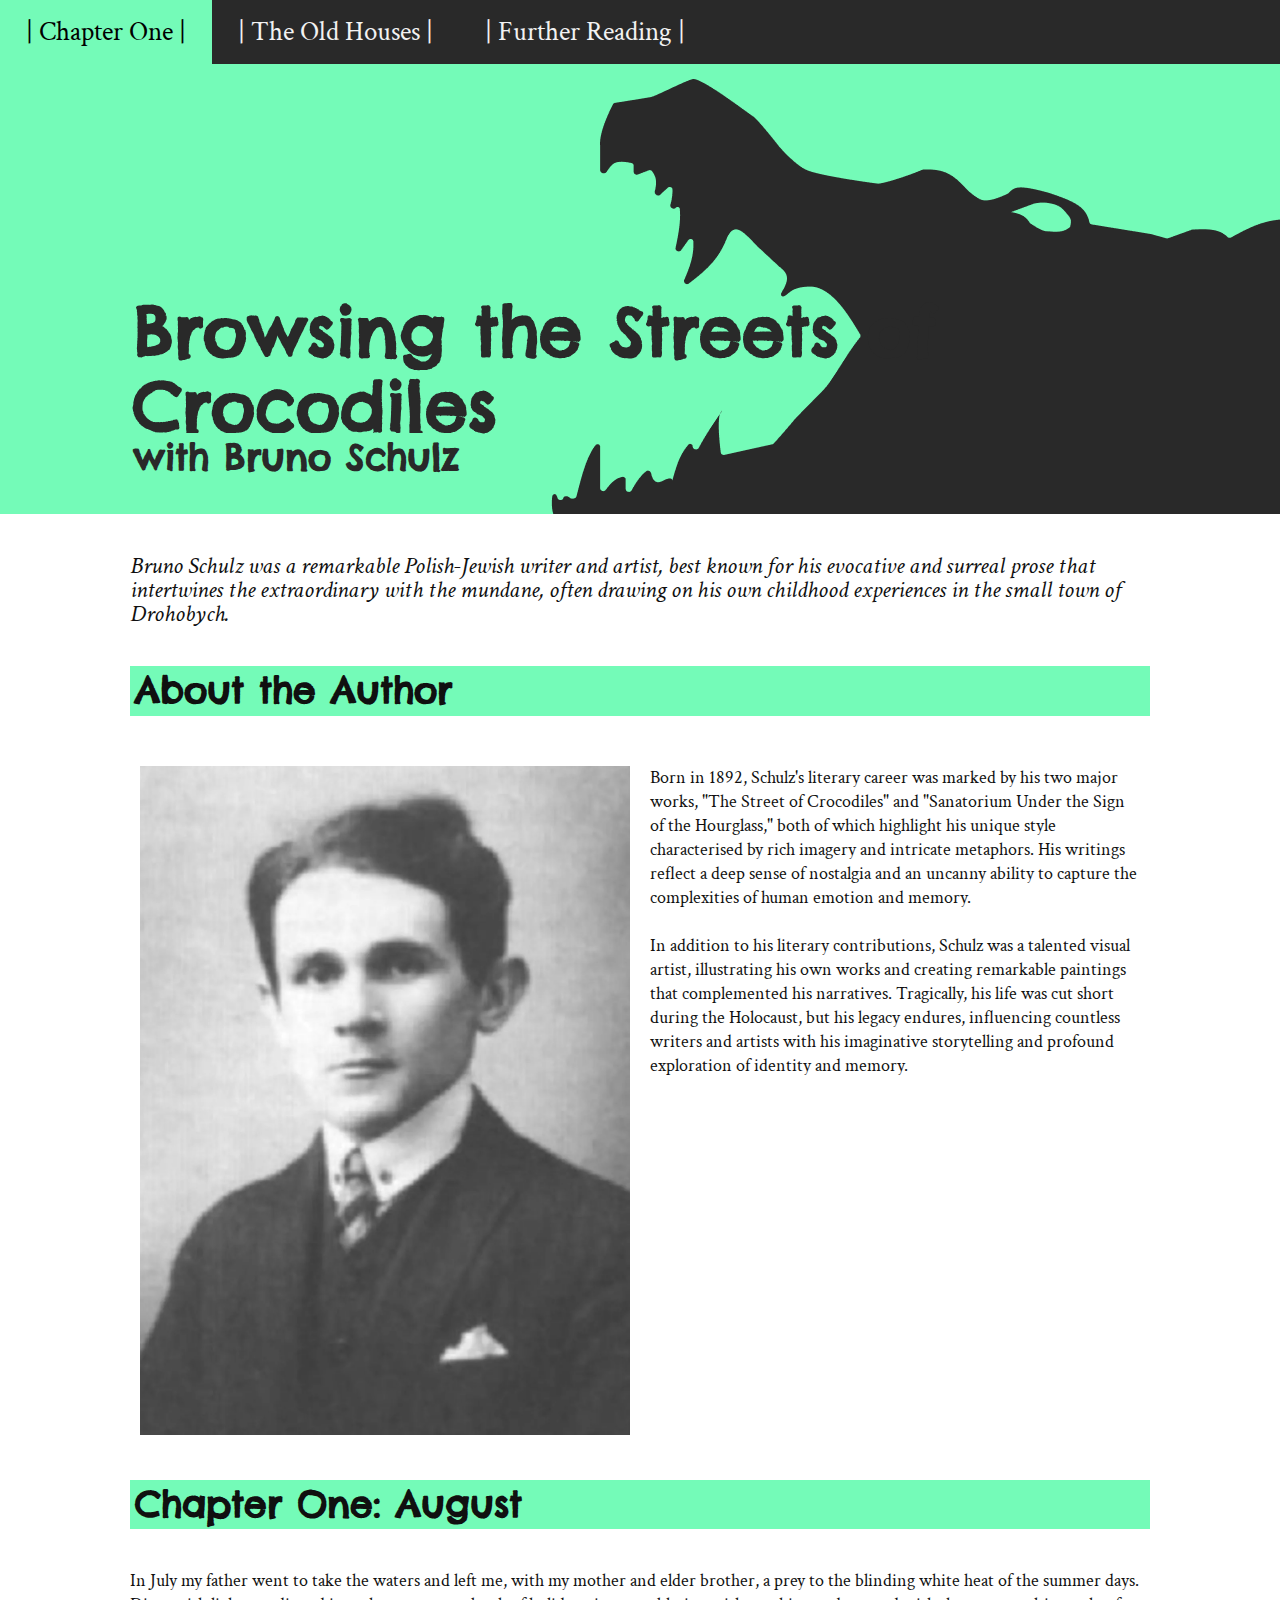
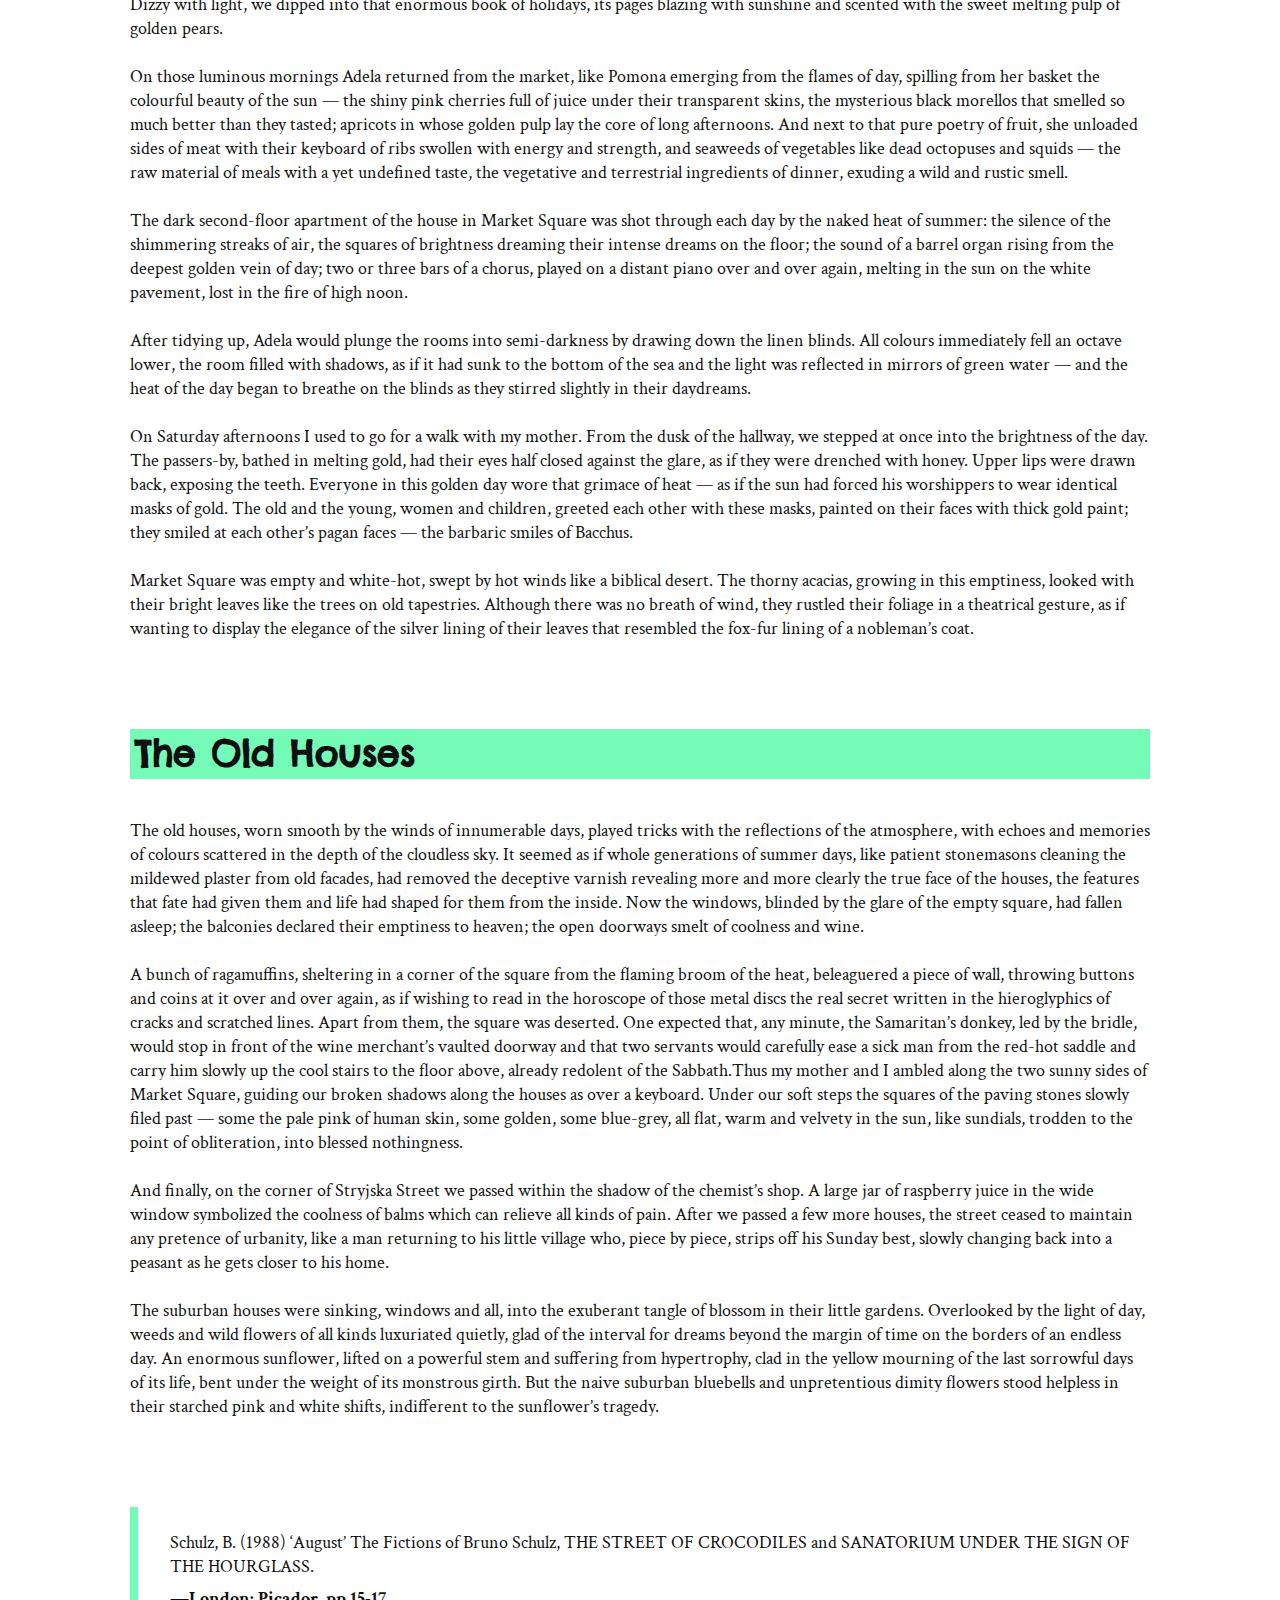
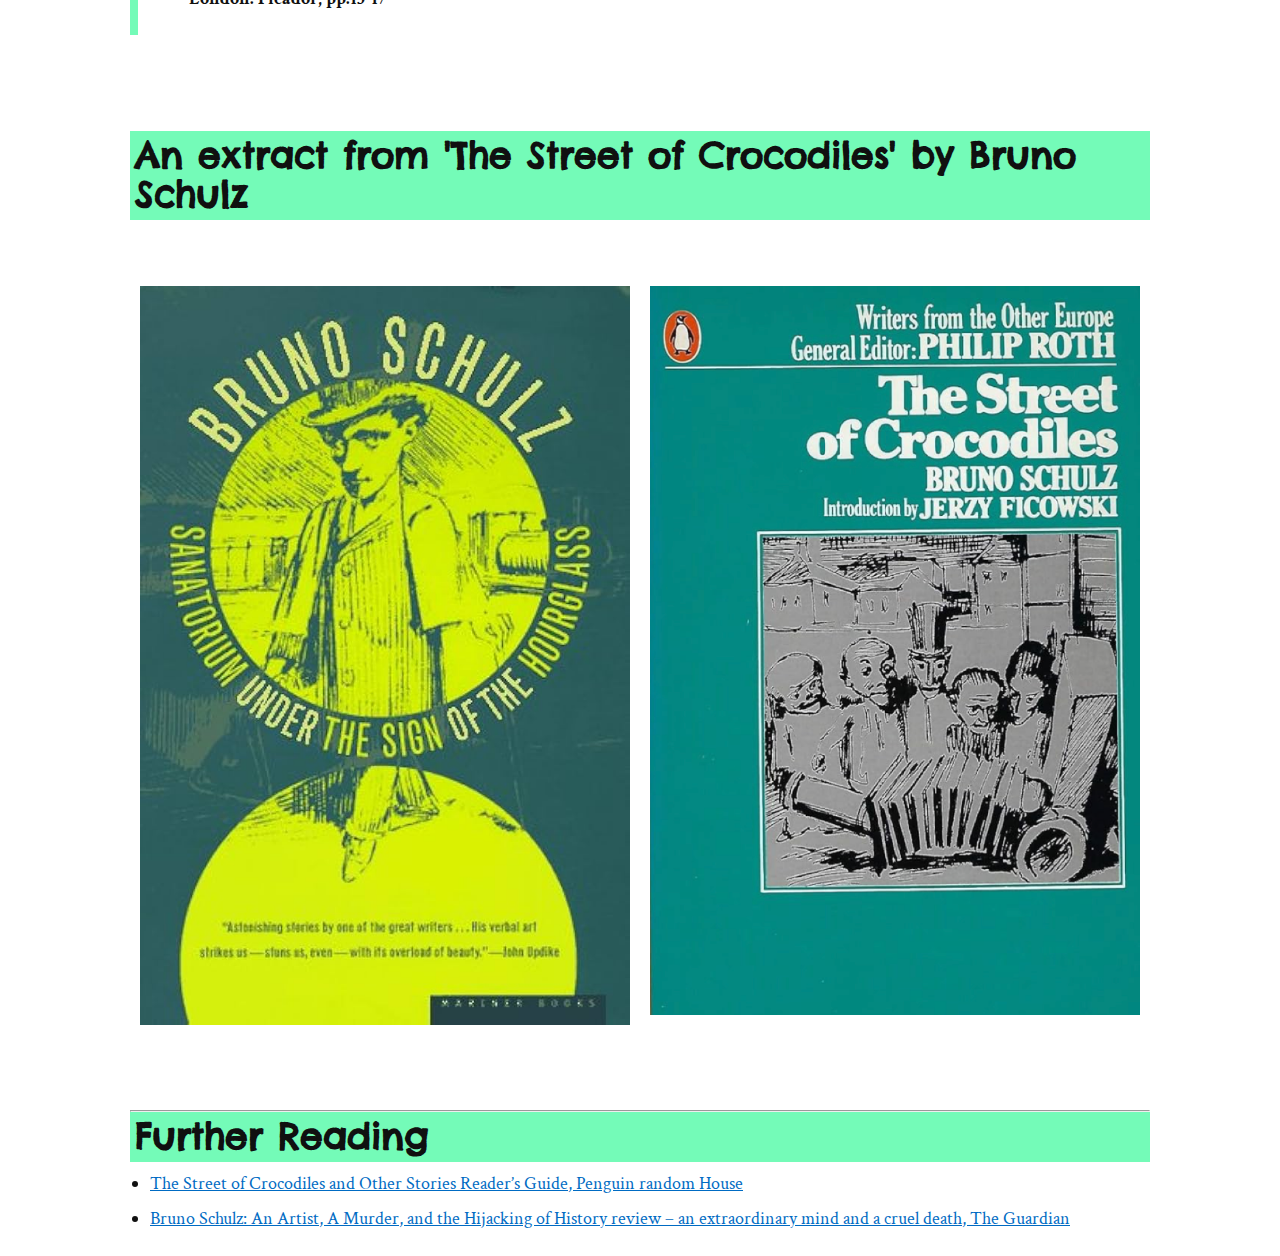
==== commit 77742f7a: "Update index.html" ====
--- a/index.html
+++ b/index.html
@@ -147,8 +147,9 @@
         </div>
 
       </main>
-      <div class="colour-block"></div>
-      <p>
+
+      <hr>
+
       <h2 id="Reading">Further Reading</h2>
       <ul>
         <li><a
@@ -162,7 +163,6 @@
     </div>
 
 
-
 </body>
 
 </html>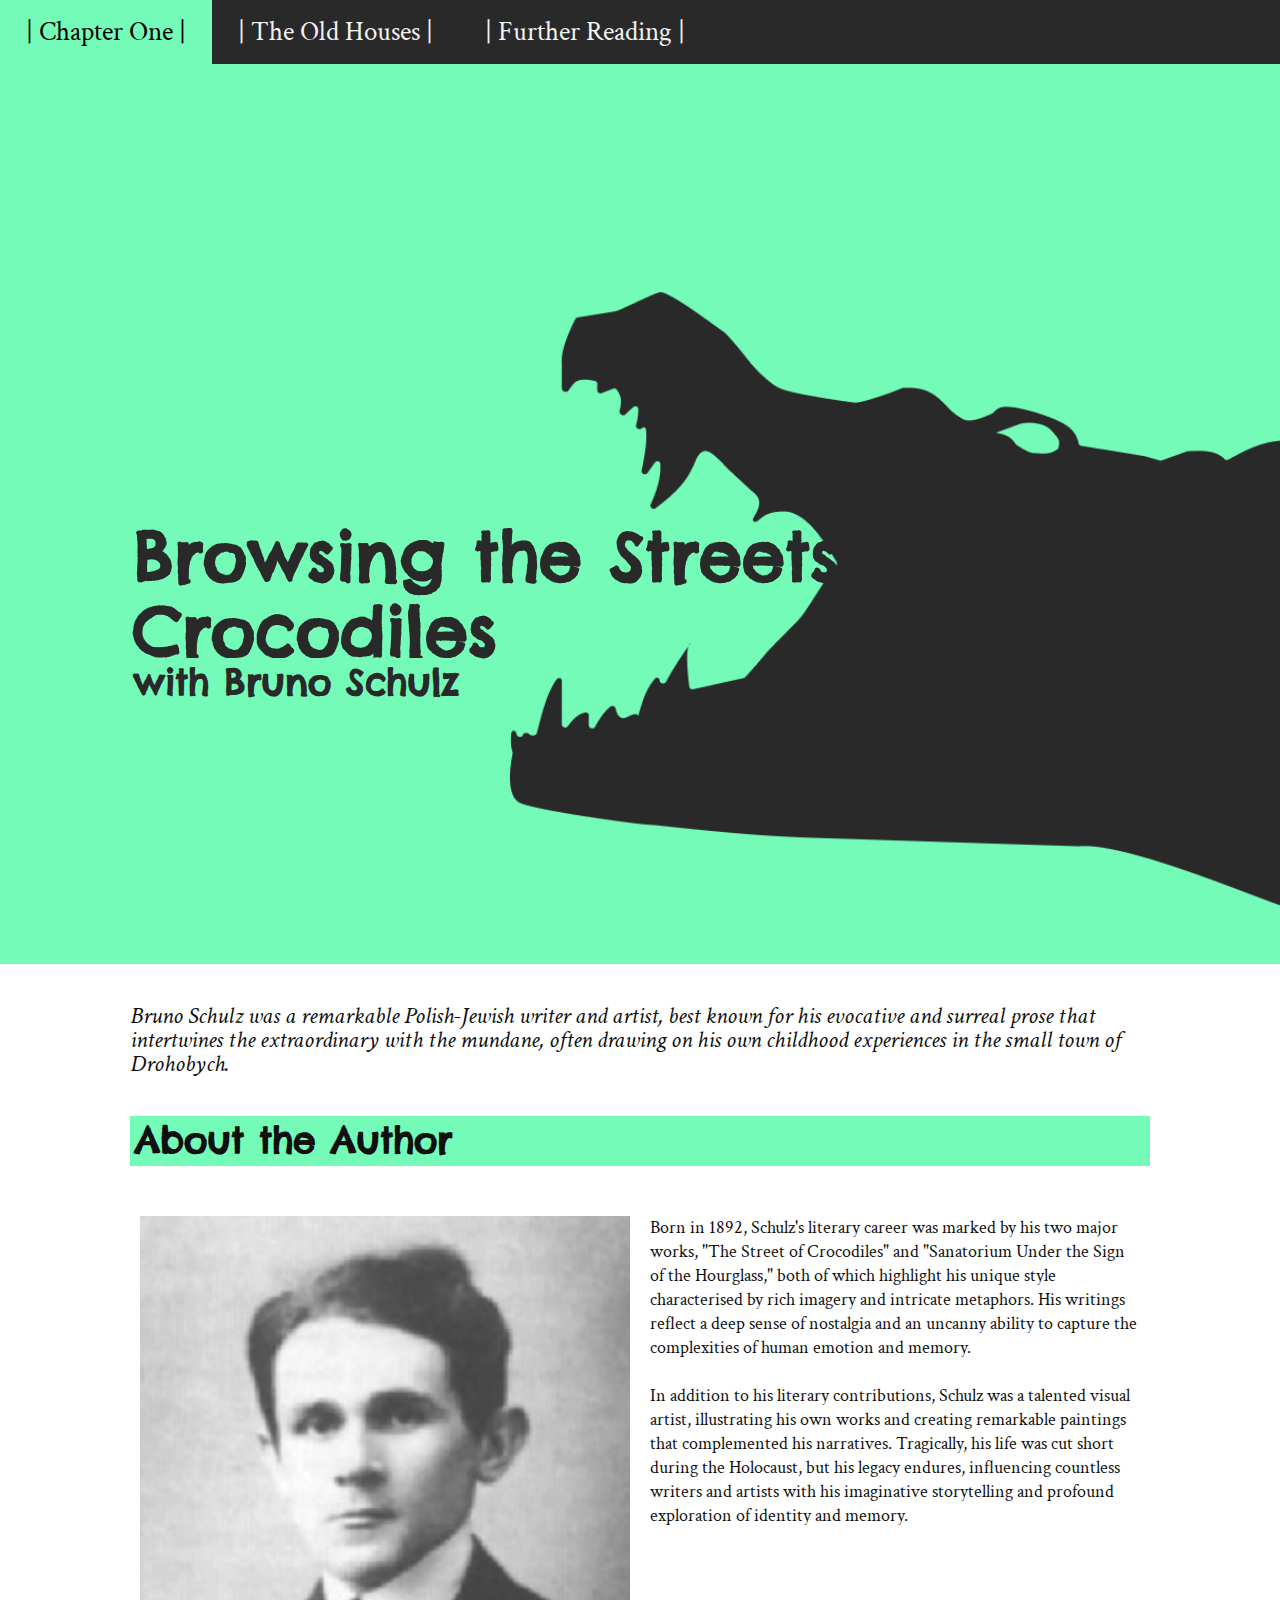
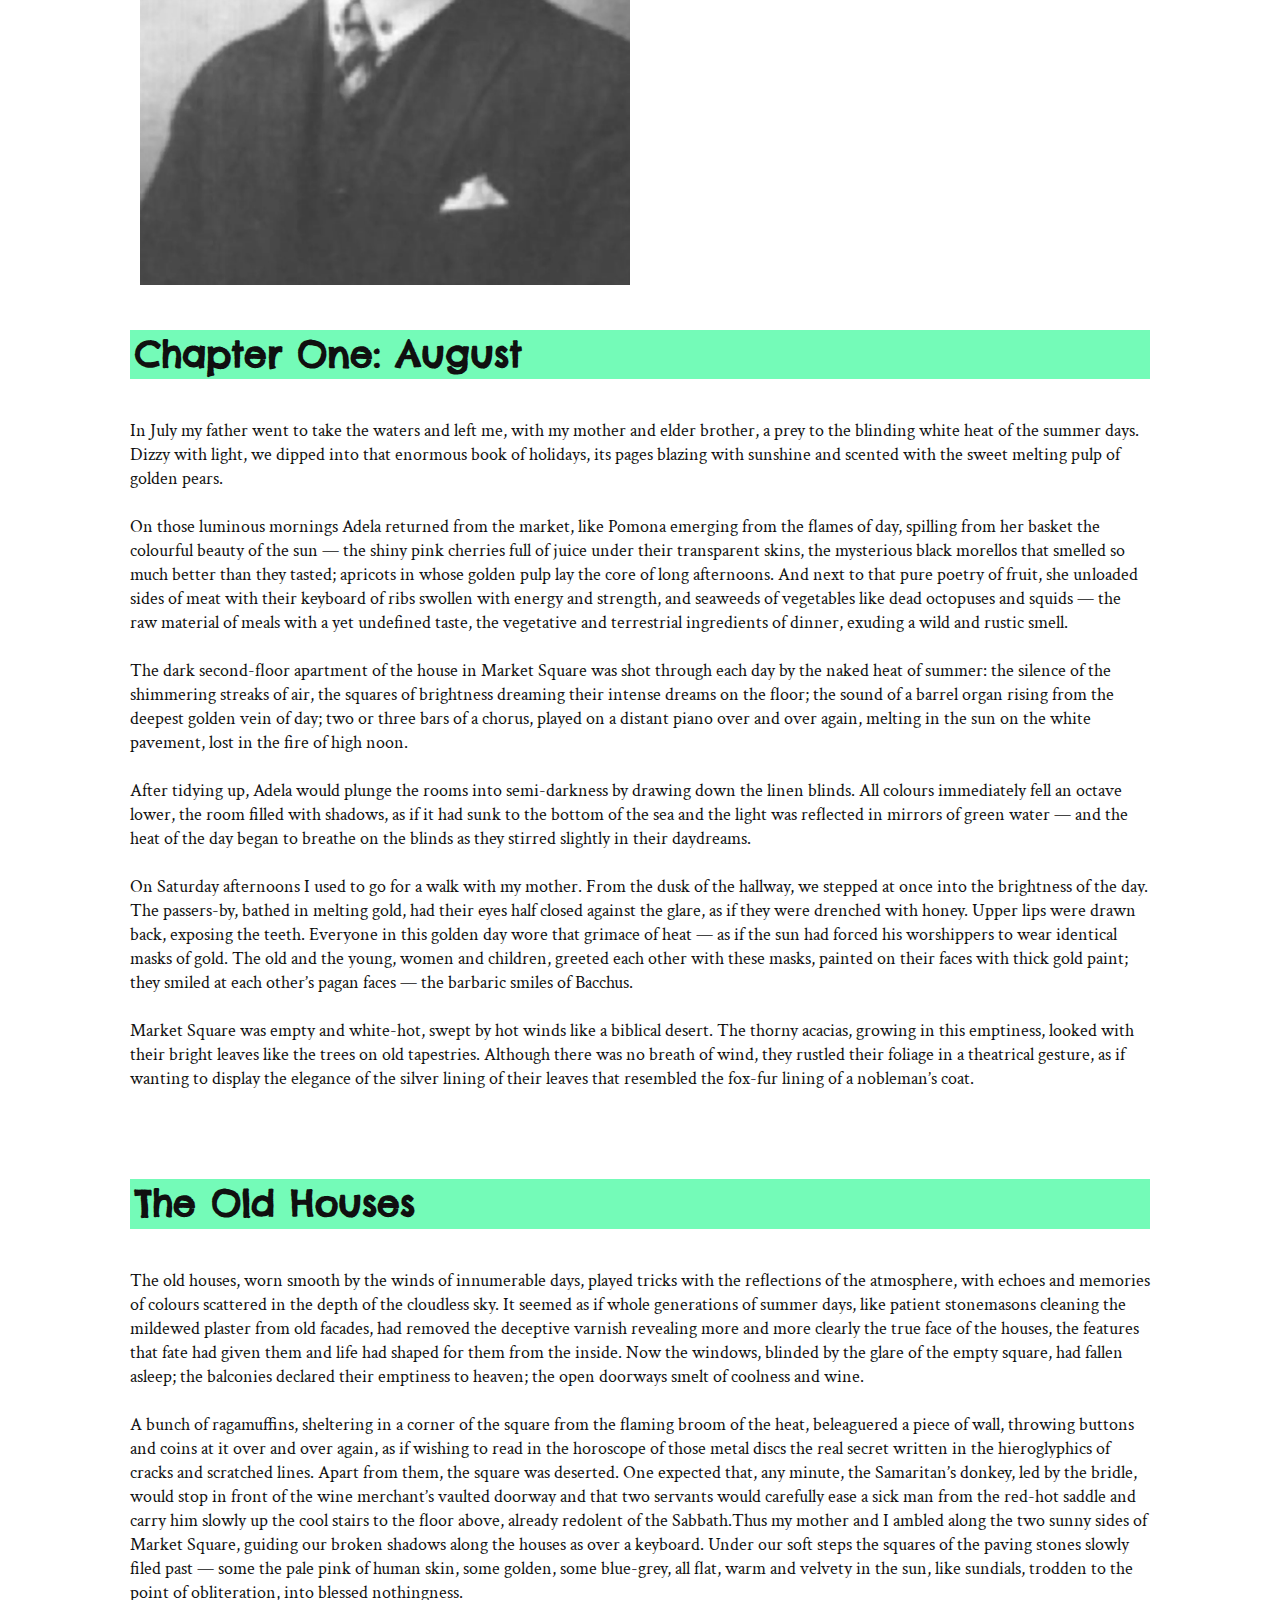
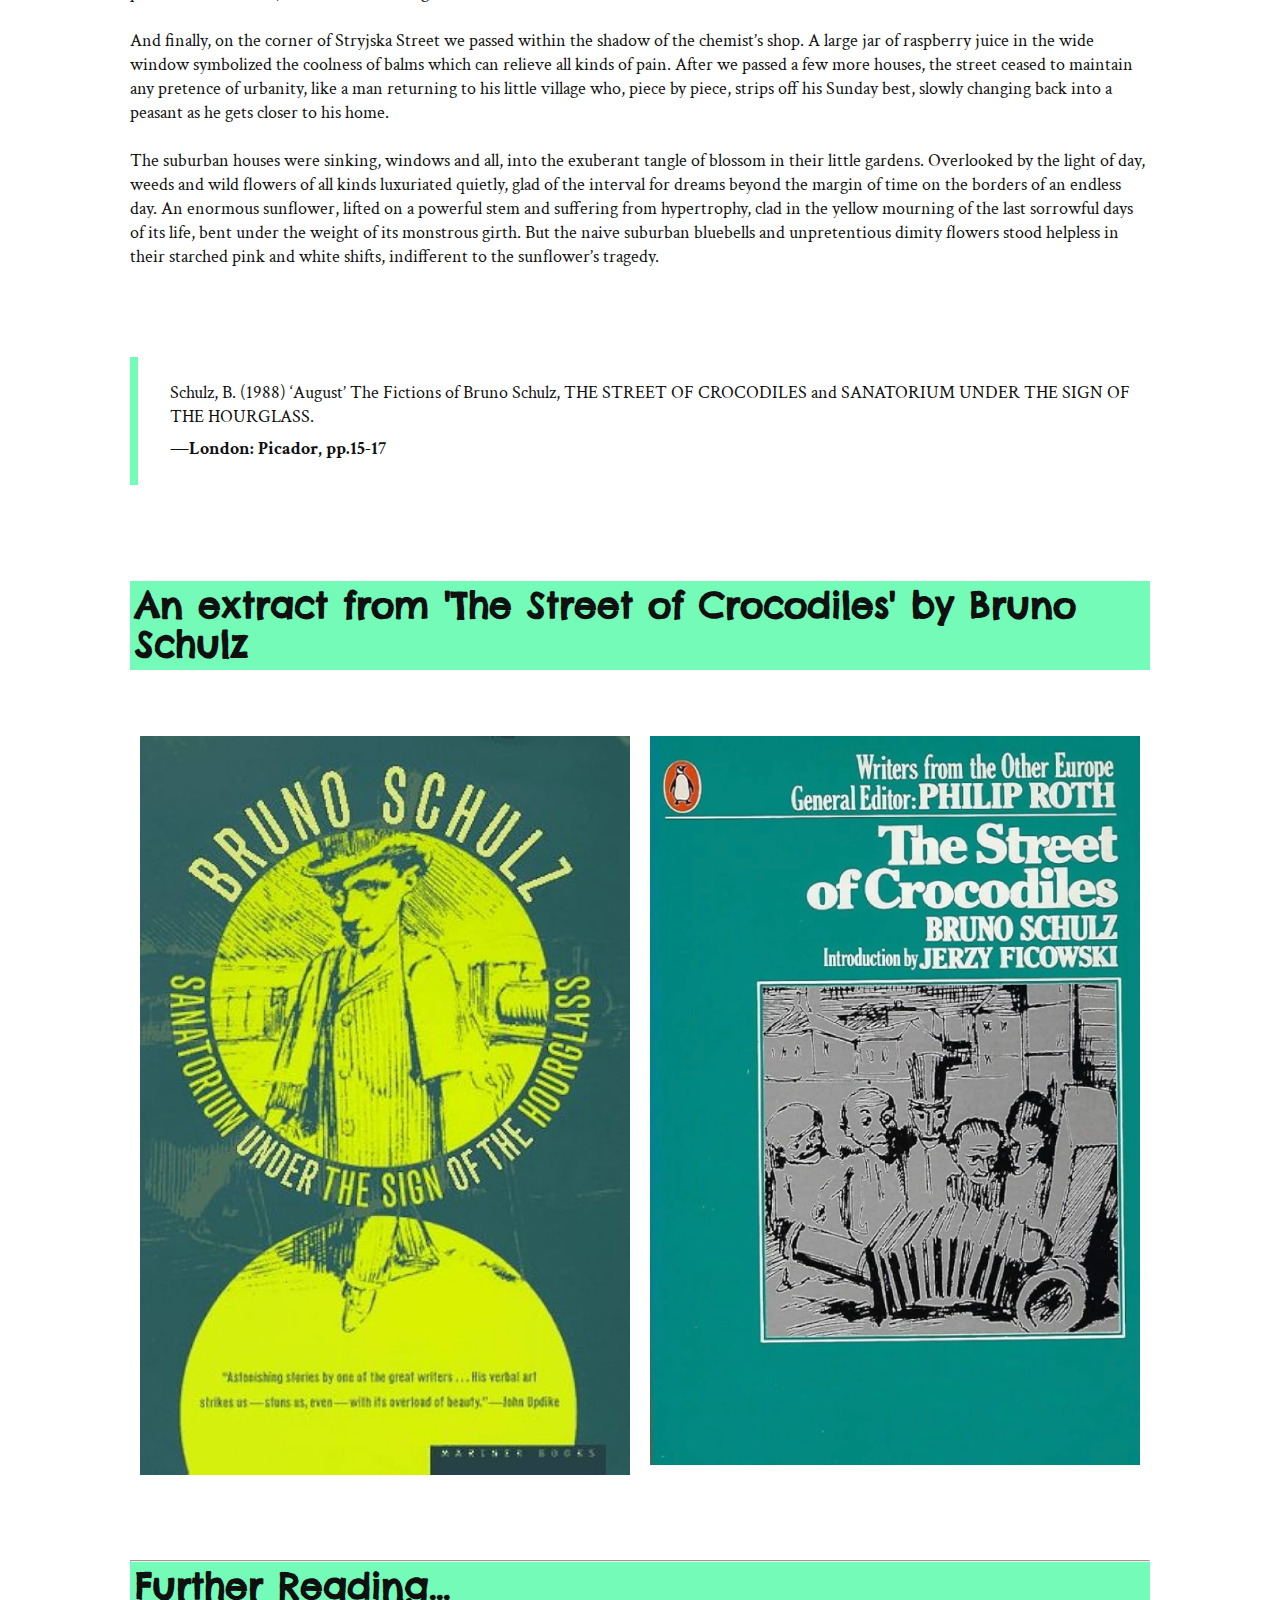
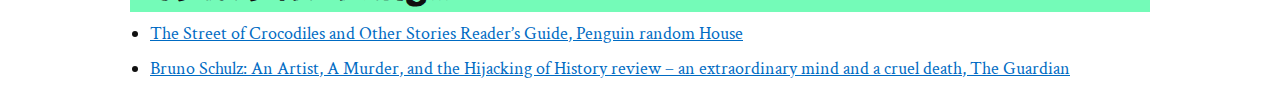
==== commit 2d1e2cf3: "test" ====
--- a/index.html
+++ b/index.html
@@ -150,7 +150,7 @@
 
       <hr>
 
-      <h2 id="Reading">Further Reading</h2>
+      <h2 id="Reading">Further Reading...</h2>
       <ul>
         <li><a
             href="https://www.penguinrandomhouse.com/books/293938/the-street-of-crocodiles-and-other-stories-by-bruno-schulz-foreword-by-jonathan-safran-foer-introduction-by-david-a-goldfarb-translated-by-celina-wieniewska/9780143105145/readers-guide/">The
--- a/css/crocodiles.css
+++ b/css/crocodiles.css
@@ -30,7 +30,7 @@
 
 
   /* Set a specific height */
-  height: 50%;
+  height: 100%;
 
   /* Position and center the image to scale nicely on all screens */
   background-position: right;
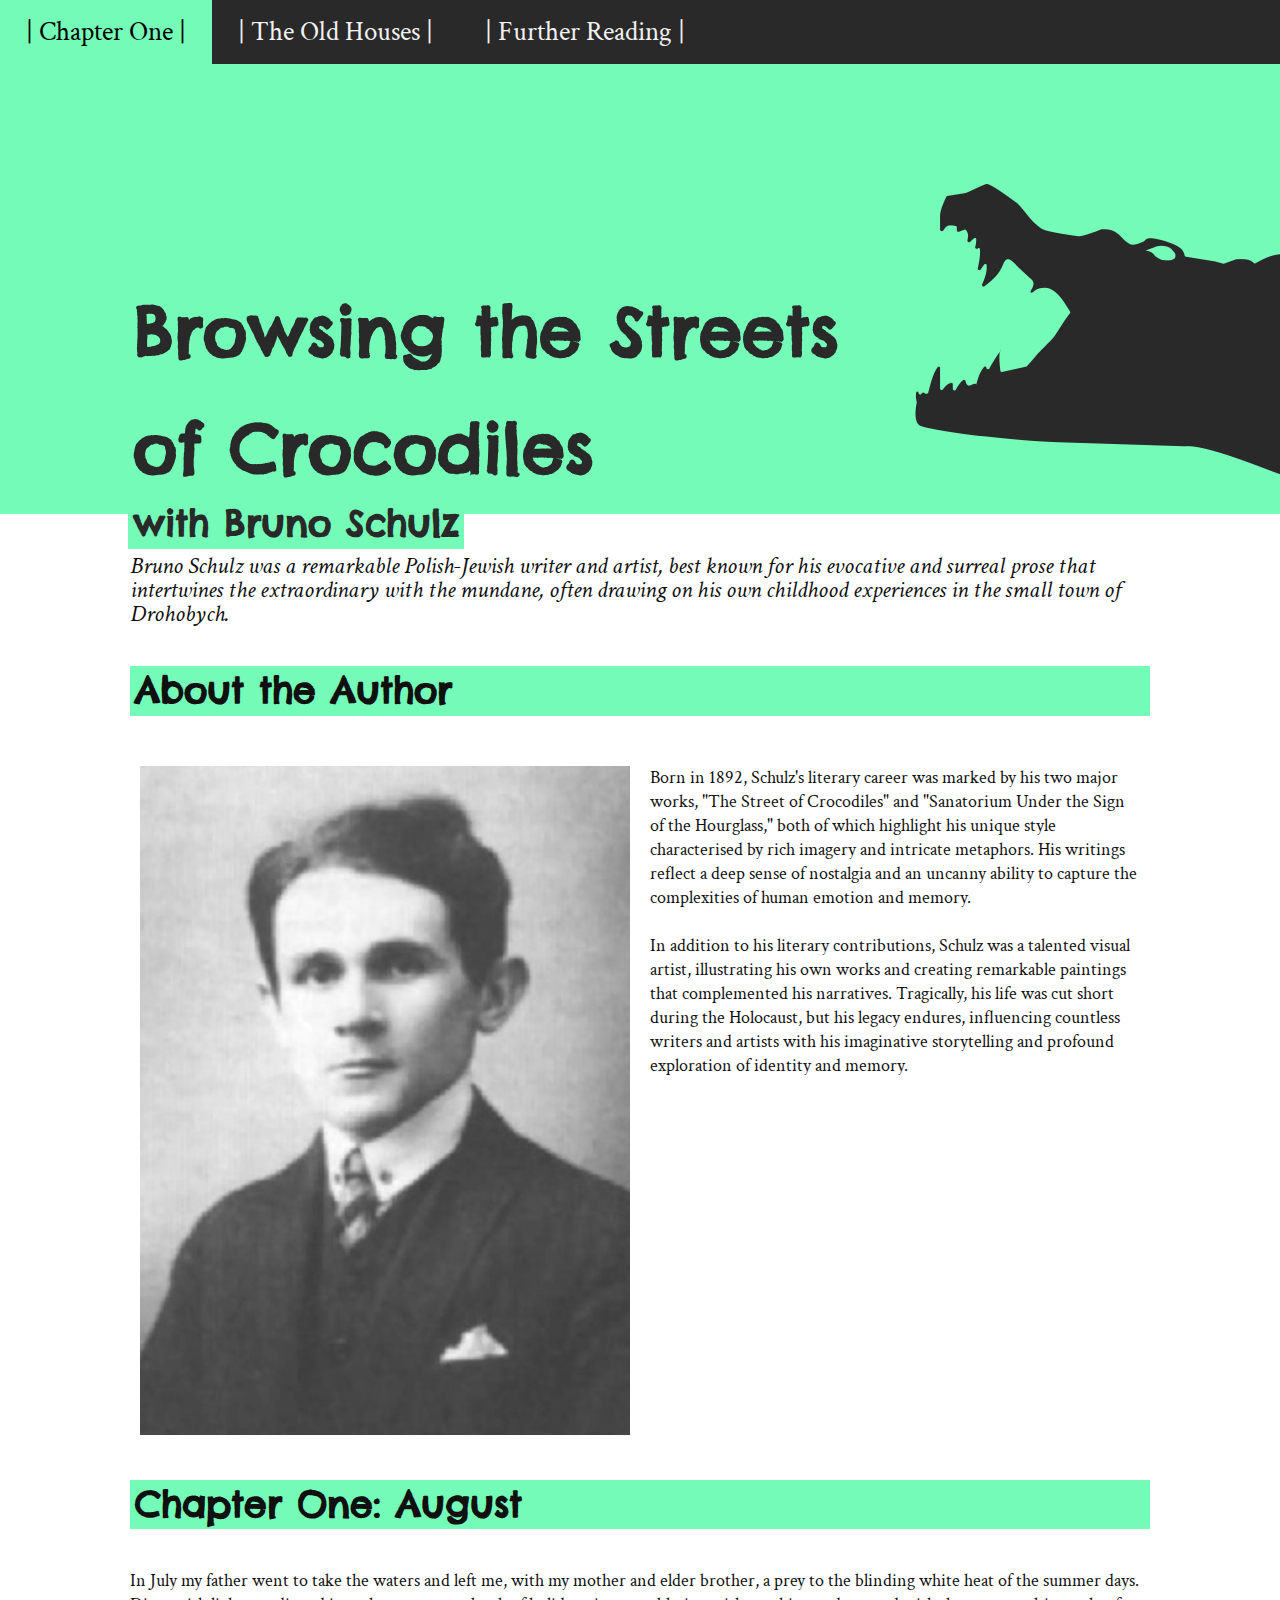
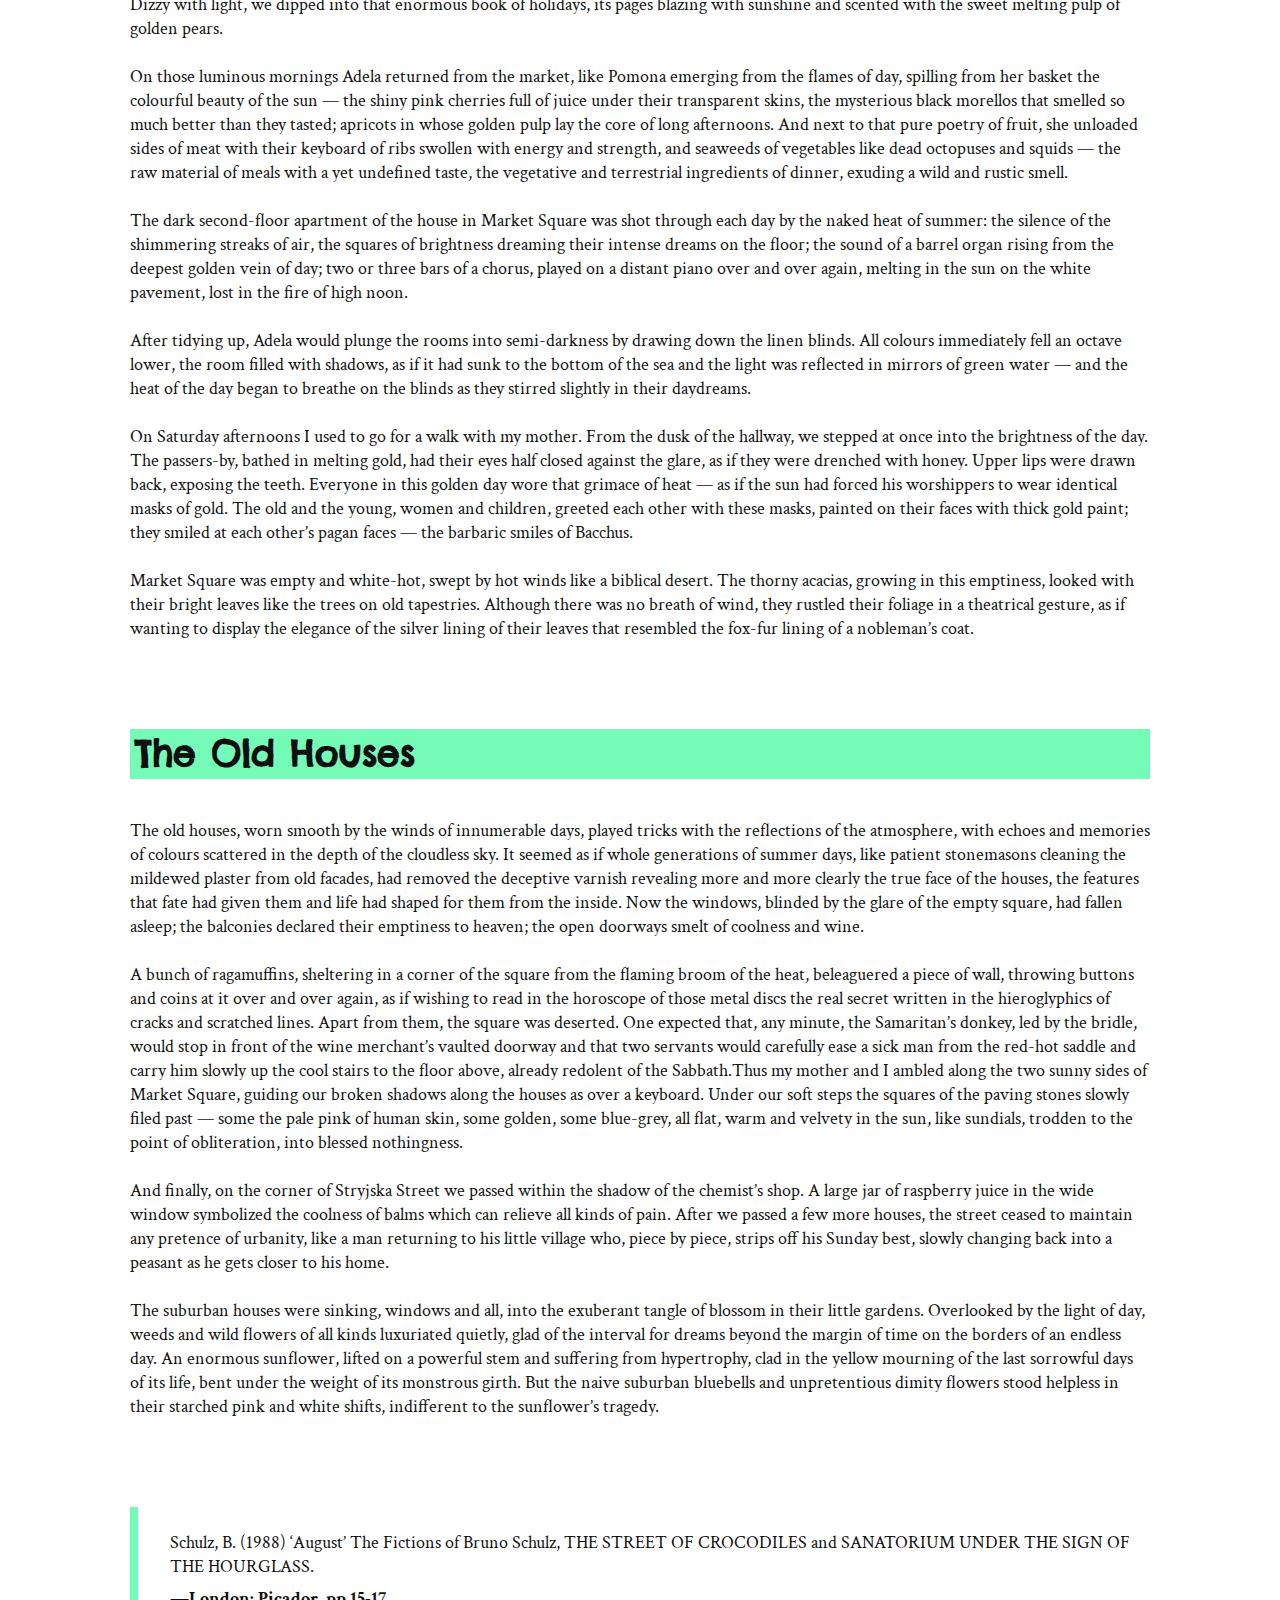
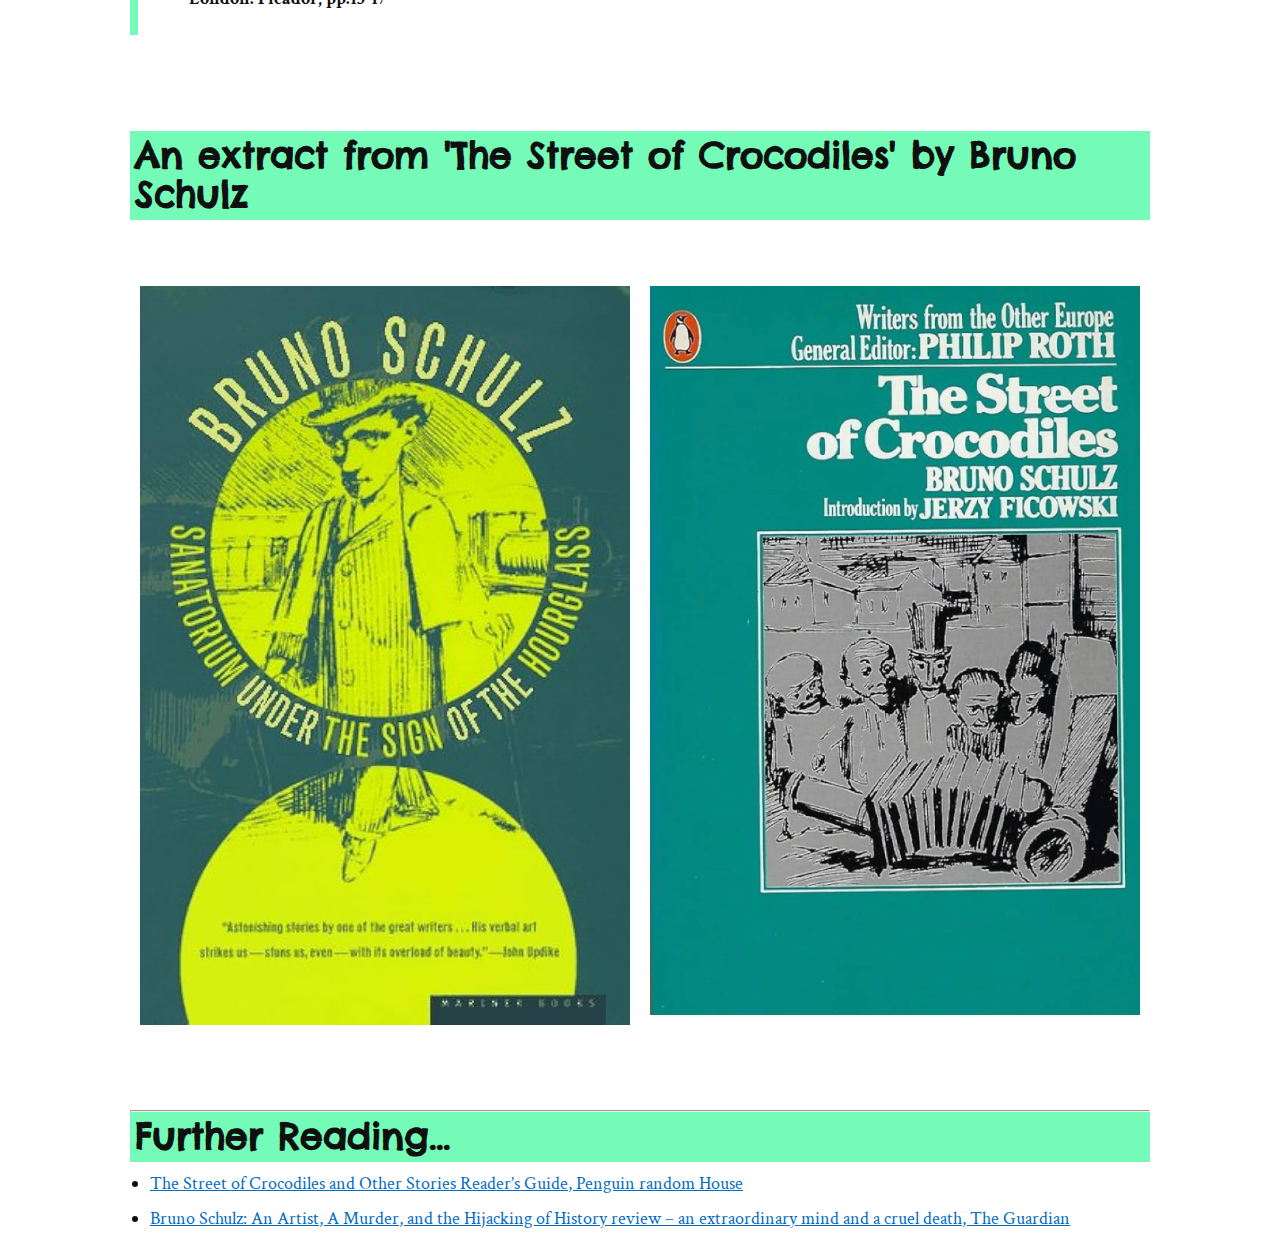
==== commit 9585f87e: "reformatting" ====
--- a/index.html
+++ b/index.html
@@ -23,7 +23,8 @@
 
   <div class="hero-image">
     <div class="hero-text">
-      <h1>Browsing the Streets of Crocodiles</h1>
+      <h1>Browsing the Streets</h1>
+      <h1>of Crocodiles</h1>
       <h2 id="bschulz">with Bruno Schulz</h2>
     </div>
   </div>
--- a/css/crocodiles.css
+++ b/css/crocodiles.css
@@ -4,7 +4,7 @@
 @import url('https://fonts.googleapis.com/css2?family=Chelsea+Market&family=Crimson+Text:ital,wght@0,400;0,600;0,700;1,400;1,600;1,700&display=swap');
 
 /* css reset */
-*{
+* {
     padding: 0;
     margin: 0;
     font-size: 100%;
@@ -17,47 +17,48 @@
 
 
 
-body, html {
+body,
+html {
     height: 100%;
 }
 
 /* The hero image */
 .hero-image {
-  /* Use "linear-gradient" to add a darken background effect to the image (photographer.jpg). This will make the text easier to read */
-  background-image: url(../image/crocodilenotext.png);
-  background-color: #74FBB8;
-  
-
-
-  /* Set a specific height */
-  height: 100%;
-
-  /* Position and center the image to scale nicely on all screens */
-  background-position: right;
-  background-repeat: no-repeat;
-  background-size: cover;
-  position: relative;
+    /* Use "linear-gradient" to add a darken background effect to the image (photographer.jpg). This will make the text easier to read */
+    background-image: url(../image/crocodilenotext.png);
+    background-color: #74FBB8;
+
+
+
+    /* Set a specific height */
+    height: 50%;
+
+    /* Position and center the image to scale nicely on all screens */
+    background-position: right;
+    background-repeat: no-repeat;
+    background-size: 50%;
+    position: relative;
 }
 
 /* Place text in the middle of the image */
 .hero-text {
-  text-align: left;
-  position: absolute;
-  top: 50%;
-  left: 10%;
-  color: #292929;
-}
-
-  
+    text-align: left;
+    position: absolute;
+    top: 50%;
+    left: 10%;
+    color: #292929;
+}
+
+
 
 /* Add a black background color to the top navigation */
 .topnav {
     background-color: #292929;
     overflow: hidden;
-  }
-  
-  /* Style the links inside the navigation bar */
-  .topnav a {
+}
+
+/* Style the links inside the navigation bar */
+.topnav a {
     float: left;
     color: #f2f2f2;
     text-align: center;
@@ -65,14 +66,14 @@
     text-decoration: none;
     font-size: 27px;
     font-family: "Crimson Text", Georgia, 'Times New Roman', Times, serif;
-  }
-  
-  /* Change the color of links on hover */
-  .topnav a:hover {
+}
+
+/* Change the color of links on hover */
+.topnav a:hover {
     background-color: #74FBB8;
     color: black;
-  }
-  
+}
+
 
 
 
@@ -81,17 +82,19 @@
 
 
 /*css grids*/
-.grid{
+.grid {
     display: flex;
     gap: 24px;
     flex-direction: row;
 }
+
 /* CSS grids column widths*/
-.grid-col-third{
+.grid-col-third {
     flex-basis: 33.33%;
     margin-top: 2.5rem;
 }
-.grid-col-twothirds{
+
+.grid-col-twothirds {
     flex-basis: 66.66;
 }
 
@@ -99,8 +102,8 @@
 
 /* default styles for whole page */
 body {
-    color:#101010;
-    border-color:#101010;
+    color: #101010;
+    border-color: #101010;
     background-color: #ffffff;
 }
 
@@ -111,7 +114,12 @@
 }
 
 /* Default styling for headings */
-h1,h2,h3,h4,h5,h6 {
+h1,
+h2,
+h3,
+h4,
+h5,
+h6 {
     font-family: "Chelsea Market", Georgia, 'Times New Roman', Times, serif;
     Line-height: 1.1;
     font-weight: 700;
@@ -129,7 +137,7 @@
     font-size: 2.25rem;
     margin-bottom: 0.5rem;
     padding: 5px;
-    background-color: #74FBB8 
+    background-color: #74FBB8
 }
 
 h3 {
@@ -143,7 +151,7 @@
 }
 
 /*Paragraphs*/
-p{
+p {
     font-family: "Crimson Text", Arial, Helvetica, sans-serif;
     font-weight: 400;
     line-height: 1.5rem;
@@ -155,10 +163,10 @@
 #bschulz {
     text-align: left;
     position: absolute;
-    top: 75%;
+    top: 90%;
     left: 0%;
     color: #292929;
-  }
+}
 
 
 
@@ -178,153 +186,170 @@
     list-style: disc outside;
     margin-bottom: 1.5rem;
     margin-left: 1.25rem;
-    }
-    ul li {
+}
+
+ul li {
     font-family: "Crimson Text", Arial, Helvetica, sans-serif;
     font-weight: 400;
     line-height: 1.5;
     font-size: 1.125rem;
     margin-bottom: .5rem;
-    }
-
-    /* hyperlinks */
+}
+
+/* hyperlinks */
 a {
-    font-family:inherit;
-    font-size:inherit;
+    font-family: inherit;
+    font-size: inherit;
     line-height: inherit;
     color: #006bc3;
-    }
-    /*Hyperlinks - states*/
-    a:hover {
-        color:#00447B;
-        }
-
-        /* images*/
+}
+
+/*Hyperlinks - states*/
+a:hover {
+    color: #00447B;
+}
+
+/* images*/
 img {
     max-width: 510px;
     width: 400px;
-    height:auto;
-    border-style: none ;
+    height: auto;
+    border-style: none;
     margin-bottom: 2rem;
-    }
+}
+
 /* Three image containers (use 25% for four, and 50% for two, etc) */
 .column {
     float: left;
     width: 33.33%;
     padding: 5px;
-  }
-  
-  /* Clear floats after image containers */
-  .row::after {
+}
+
+/* Clear floats after image containers */
+.row::after {
     content: "";
     clear: both;
     display: table;
-  }
-
-  .row {
+}
+
+.row {
     display: flex;
-  }
-  
-  .column {
+}
+
+.column {
     flex: 33.33%;
     padding: 10px;
-  }
-
-    
-    /*blockquote*/
+}
+
+
+/*blockquote*/
 figure.quote {
-border-left: 8px solid #74FBB8;
-padding:1.5rem 0 1.5rem 2rem;
-margin-bottom: 2rem;
-}
-
-figure.quote p{
-    margin-bottom:0;
-    }
-    figure.quote blockquote {
-    margin-bottom:.5rem;
-    }
-    figure.quote figcaption p{
-    font-weight:700;
-    }
-
-    footer {
-        padding: 1.5rem 0 1.5rem 0;
-        margin-top:2rem;
-        border-top:1px solid #101010;
-        }
-
-        header{
-            border-bottom:2px solid #101010;
-            padding:1.5rem 0;
-            }
-            header p.logo{
-            font-weight: 700;
-            margin-bottom:0;
-            font-size:1.75rem;
-            line-height: 1.1;
-            }
-
-            .colour-block{
-                padding:3rem 0 3rem 0;
-                background-color:#74FBB8;
-                margin-bottom:2.5rem;
-                }
-    
-                main{
-                    margin-bottom: 2.5rem;
-                    }
+    border-left: 8px solid #74FBB8;
+    padding: 1.5rem 0 1.5rem 2rem;
+    margin-bottom: 2rem;
+}
+
+figure.quote p {
+    margin-bottom: 0;
+}
+
+figure.quote blockquote {
+    margin-bottom: .5rem;
+}
+
+figure.quote figcaption p {
+    font-weight: 700;
+}
+
+footer {
+    padding: 1.5rem 0 1.5rem 0;
+    margin-top: 2rem;
+    border-top: 1px solid #101010;
+}
+
+header {
+    border-bottom: 2px solid #101010;
+    padding: 1.5rem 0;
+}
+
+header p.logo {
+    font-weight: 700;
+    margin-bottom: 0;
+    font-size: 1.75rem;
+    line-height: 1.1;
+}
+
+.colour-block {
+    padding: 3rem 0 3rem 0;
+    background-color: #74FBB8;
+    margin-bottom: 2.5rem;
+}
+
+main {
+    margin-bottom: 2.5rem;
+}
 
 /* media queries */
 @media only screen and (max-width:1068px) {
     .container {
-    margin: 0 24px 0 24px;
-    }
-    }
-    @media only screen and (max-width: 768px) {
-        .grid { flex-direction: column;
-        }
-    }
-    @media only screen and (max-width: 600px) {
+        margin: 0 24px 0 24px;
+    }
+}
+
+@media only screen and (max-width: 768px) {
+    .grid {
+        flex-direction: column;
+    }
+}
+
+@media only screen and (max-width: 600px) {
     .container {
-    margin: 0 16px 0 16px;
-    }
-    h1{
+        margin: 0 16px 0 16px;
+    }
+
+    h1 {
         font-size: 2.25rem;
         margin-bottom: 1rem;
-        }
-        h2{
-        font-size: 1.875rem; 
-        }
-        h3{
+    }
+
+    h2 {
+        font-size: 1.875rem;
+    }
+
+    h3 {
         font-size: 1.5rem;
-        }
-        h4{
+    }
+
+    h4 {
         font-size: 1.25rem;
-        }
-        p.large {
-            font-size: 1.25rem;
-            margin-bottom: 2rem;
-            }
-            p{
-            font-size: 1rem;
-            margin-bottom: 1rem;
-            }
-        
-        
-        ul {
-            margin-bottom: 1rem;
-            }
-            ul li {
-            font-size: 1rem;
-            margin-bottom: .5rem;
-            } 
-            
-            header p.logo{
-                font-size:1.25rem;
-                }
-                .colour-block{
-                padding:2rem 0;
-                margin-bottom:2rem;
-                }
+    }
+
+    p.large {
+        font-size: 1.25rem;
+        margin-bottom: 2rem;
+    }
+
+    p {
+        font-size: 1rem;
+        margin-bottom: 1rem;
+    }
+
+
+    ul {
+        margin-bottom: 1rem;
+    }
+
+    ul li {
+        font-size: 1rem;
+        margin-bottom: .5rem;
+    }
+
+    header p.logo {
+        font-size: 1.25rem;
+    }
+
+    .colour-block {
+        padding: 2rem 0;
+        margin-bottom: 2rem;
+    }
 }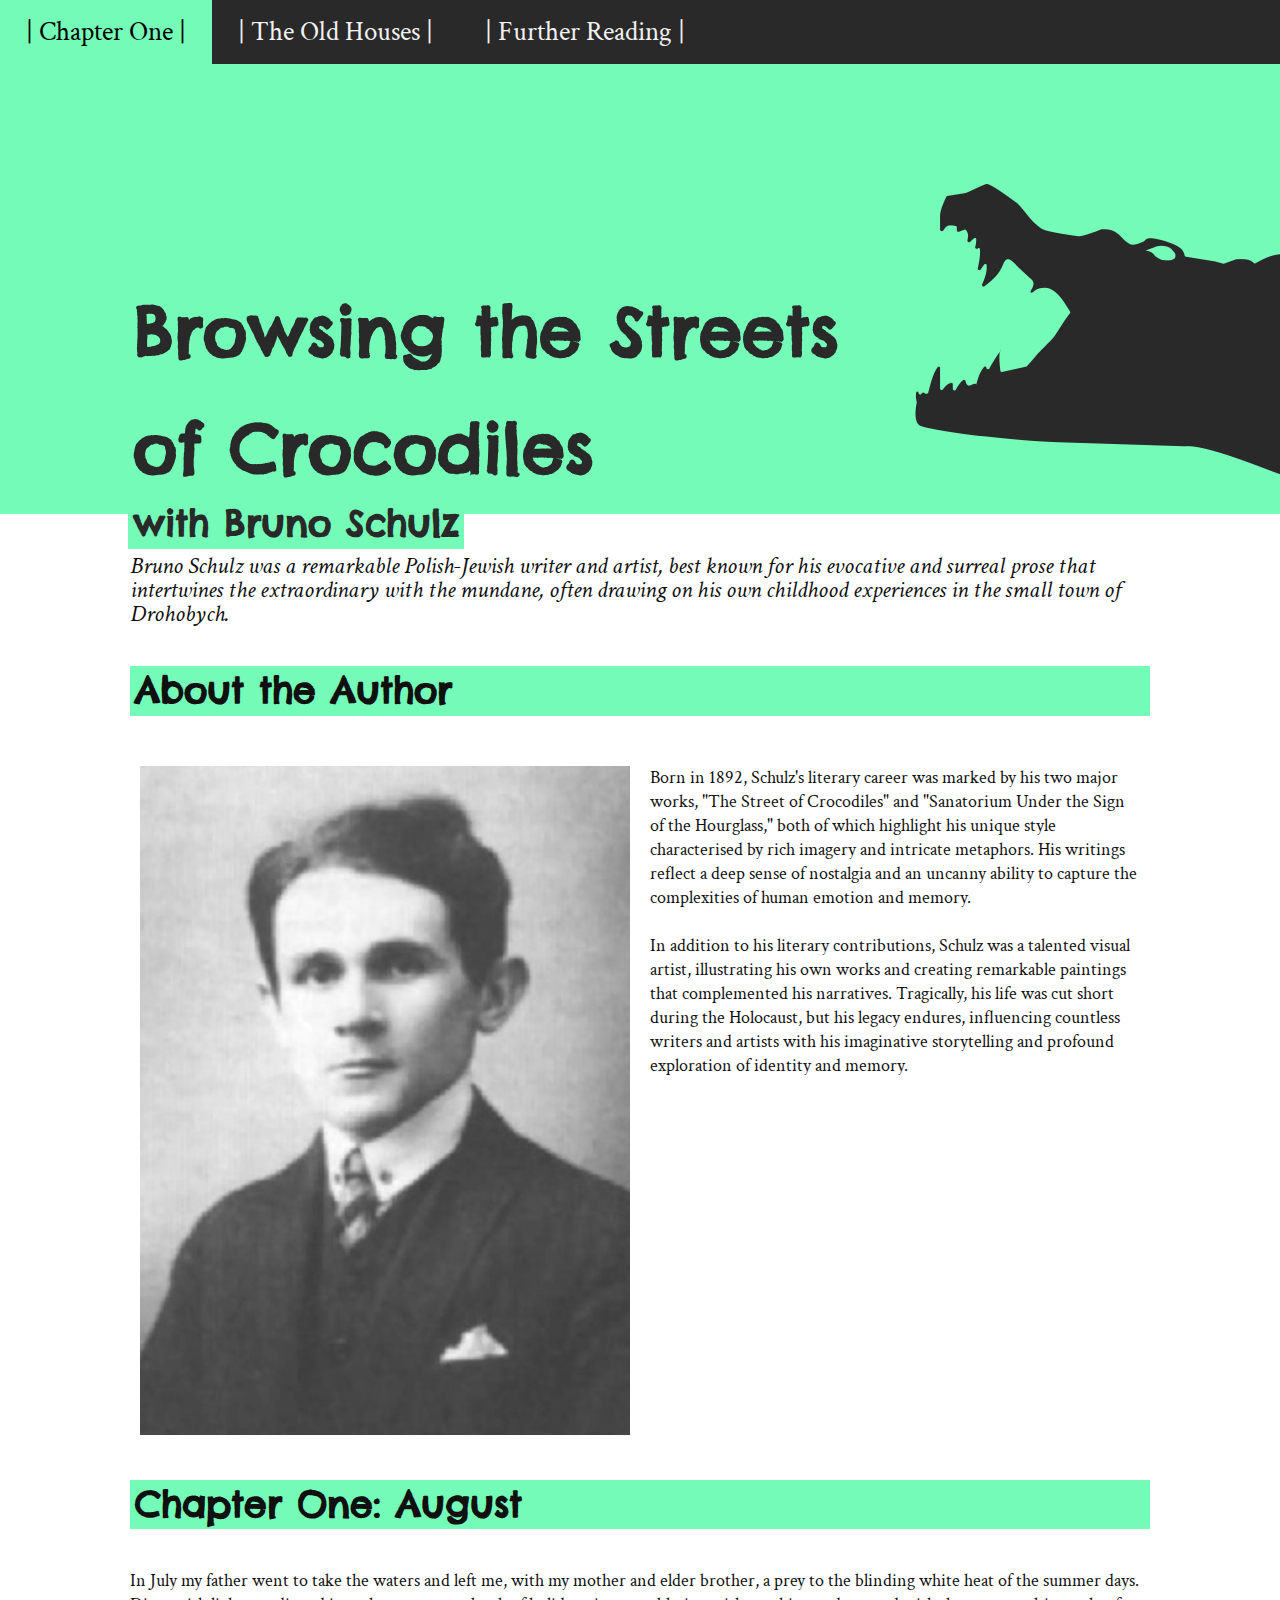
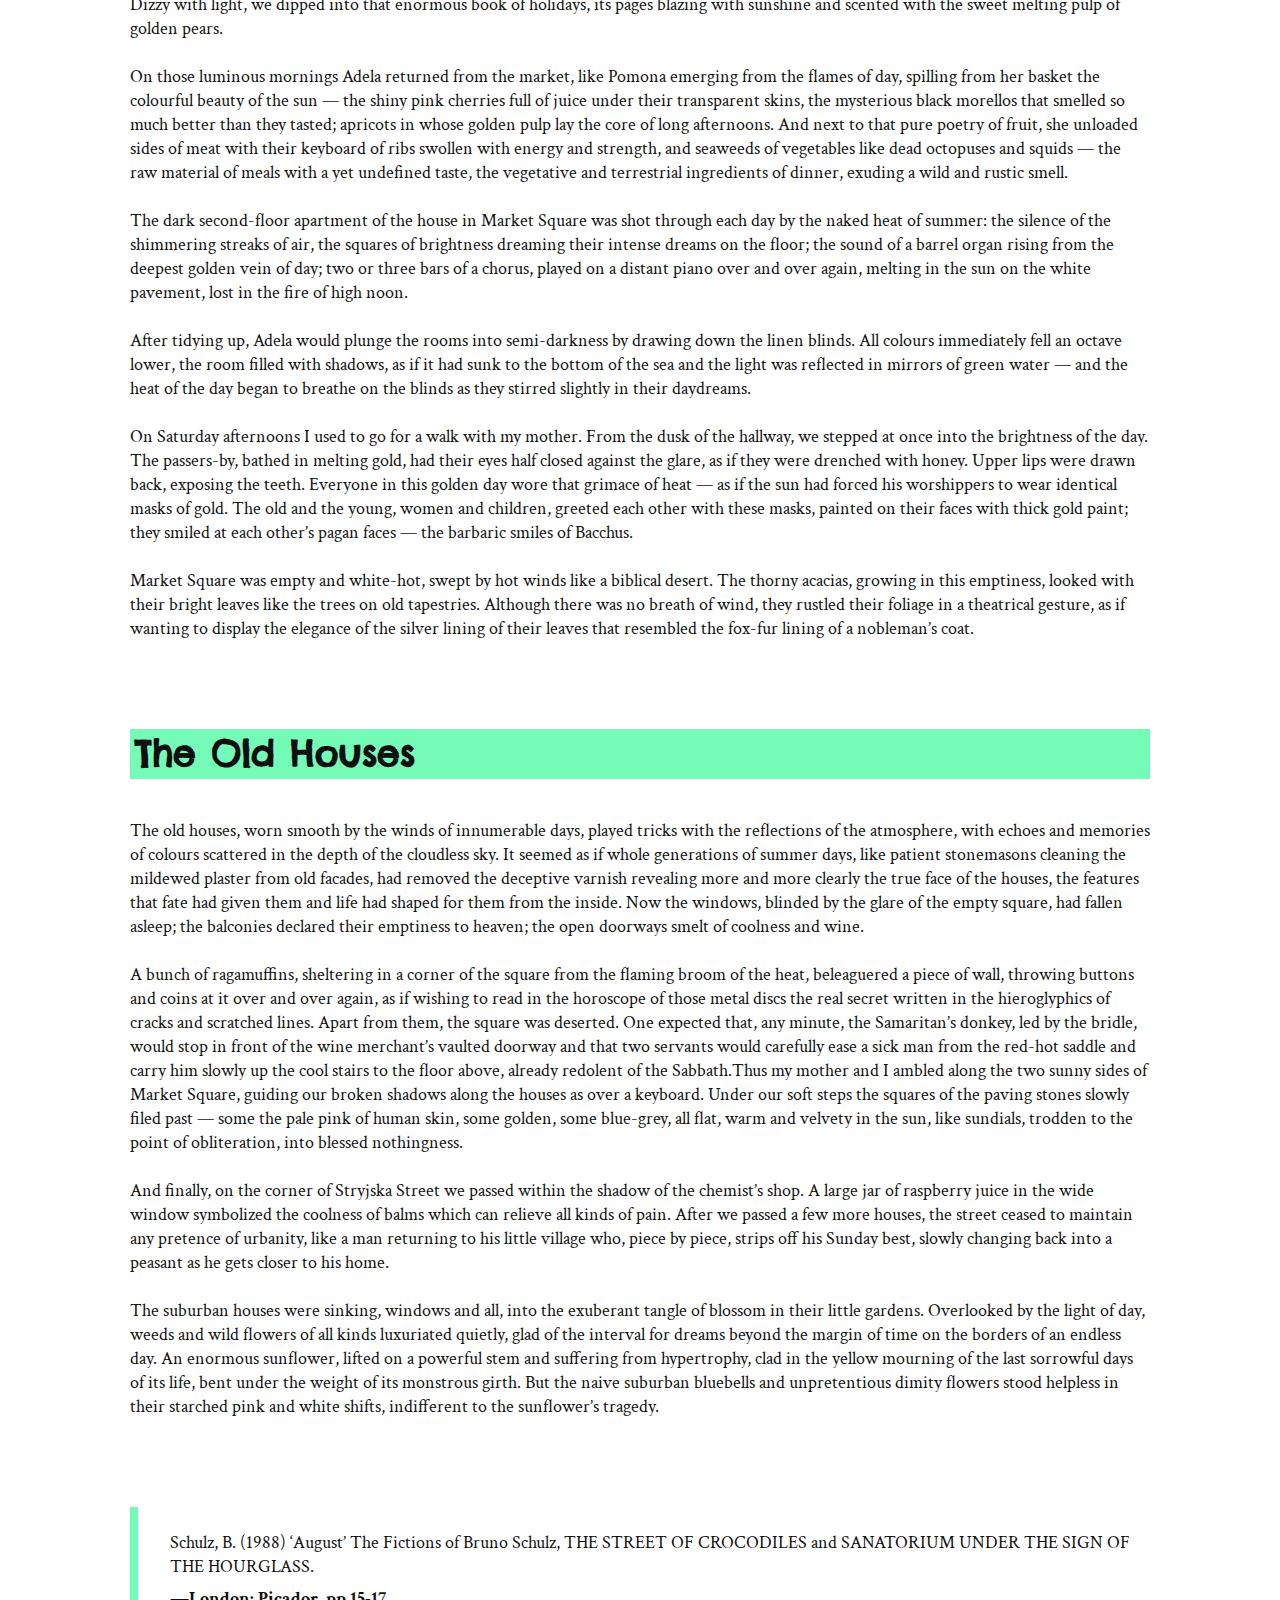
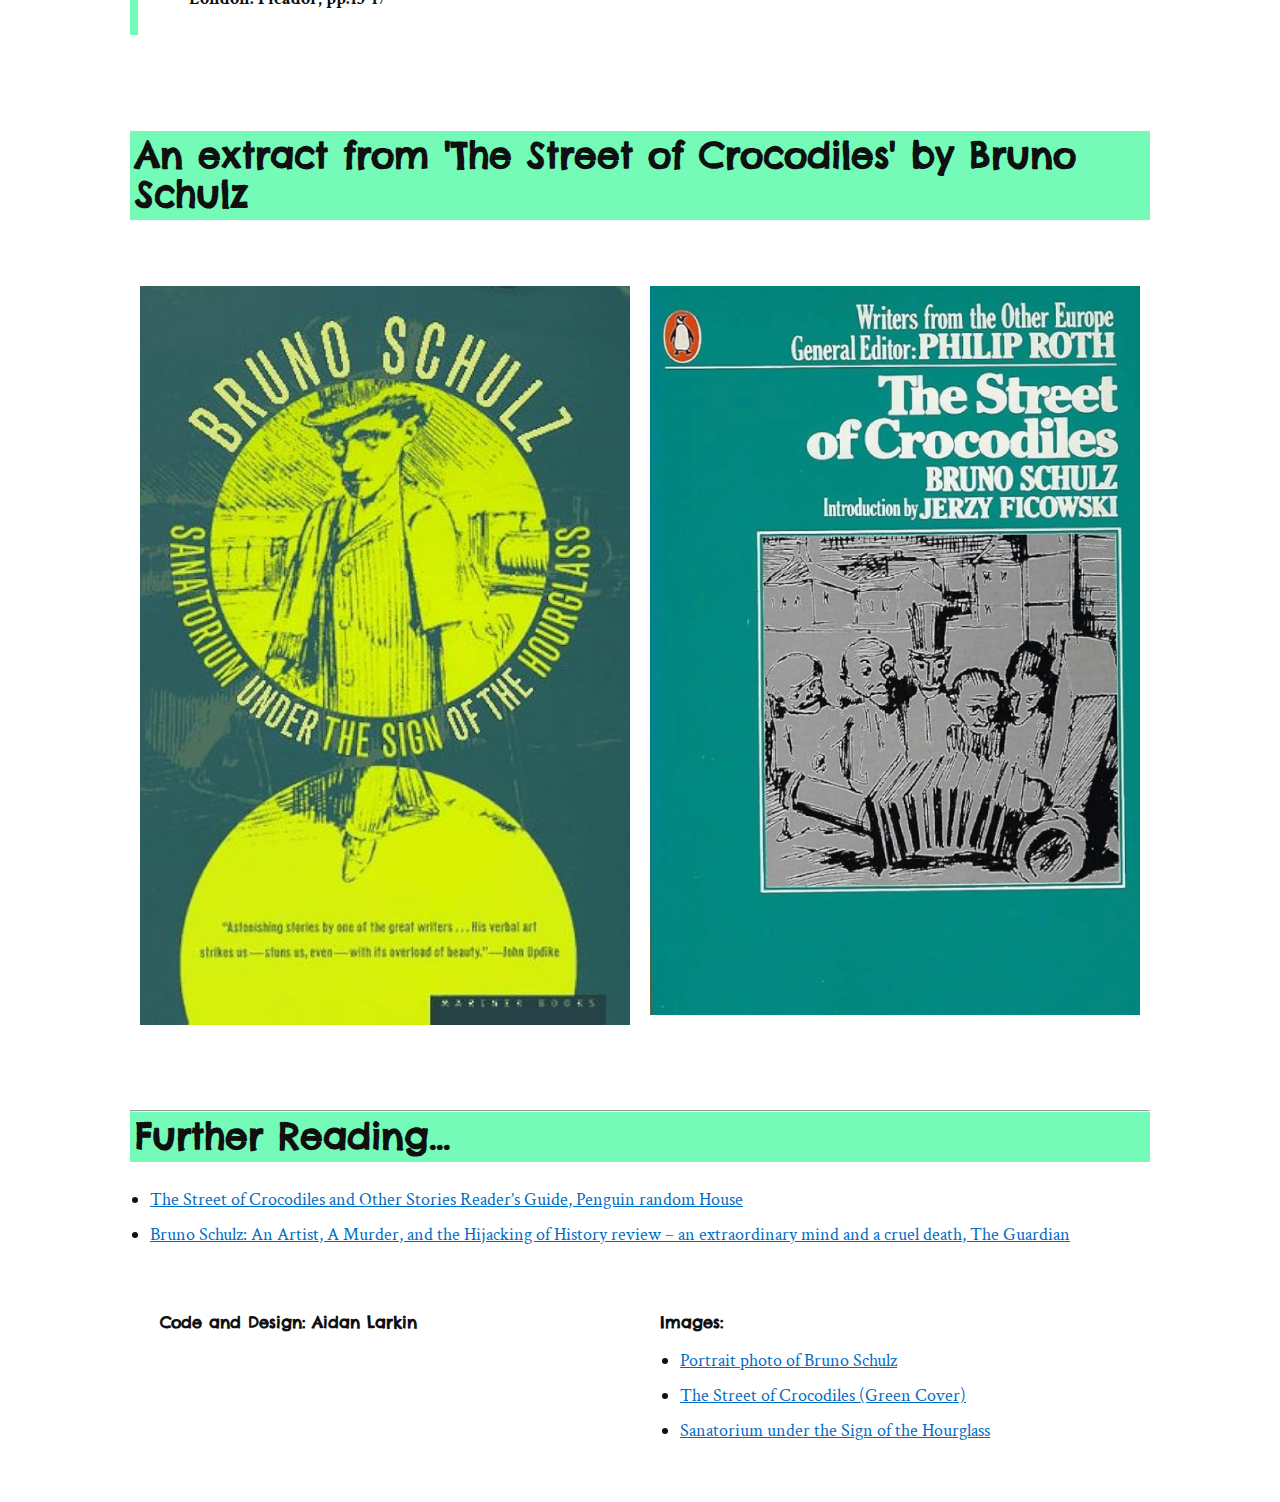
==== commit a5c9912a: "added refrences" ====
--- a/index.html
+++ b/index.html
@@ -152,6 +152,7 @@
       <hr>
 
       <h2 id="Reading">Further Reading...</h2>
+      <br>
       <ul>
         <li><a
             href="https://www.penguinrandomhouse.com/books/293938/the-street-of-crocodiles-and-other-stories-by-bruno-schulz-foreword-by-jonathan-safran-foer-introduction-by-david-a-goldfarb-translated-by-celina-wieniewska/9780143105145/readers-guide/">The
@@ -161,7 +162,29 @@
             href="https://www.theguardian.com/books/2023/may/14/bruno-schulz-an-artist-a-murder-and-the-hijacking-of-history-benjamin-balint-review-extraordinary-mind-cruel-death">Bruno
             Schulz: An Artist, A Murder, and the Hijacking of History review – an extraordinary mind and a cruel death,
             The Guardian</a></li>
-    </div>
+
+        <br><br><br>
+        <div class="row">
+          <div class="column">
+            <h5> Code and Design: Aidan Larkin</h5>
+          </div>
+          <div class="column">
+            <h5>Images:</h5>
+            <br>
+            <ul>
+              <li><a
+                  href="https://www.newyorker.com/magazine/2023/12/25/bruno-schulz-an-artist-a-murder-and-the-hijacking-of-history-benjamin-balint-book-review">Portrait
+                  photo of Bruno Schulz</a></li>
+              <li><a href="https://www.abebooks.co.uk/9780140042276/Street-Crocodiles-Bruno-Schulz-014004227X/plp">The
+                  Street of Crocodiles (Green Cover)</a></li>
+
+              <li><a
+                  href="https://www.abebooks.co.uk/9780395860236/Sanatorium-under-Sign-Hourglass-Schulz-0395860237/plp">Sanatorium
+                  under the Sign of the Hourglass</a></li>
+          </div>
+        </div>
+
+
 
 
 </body>
